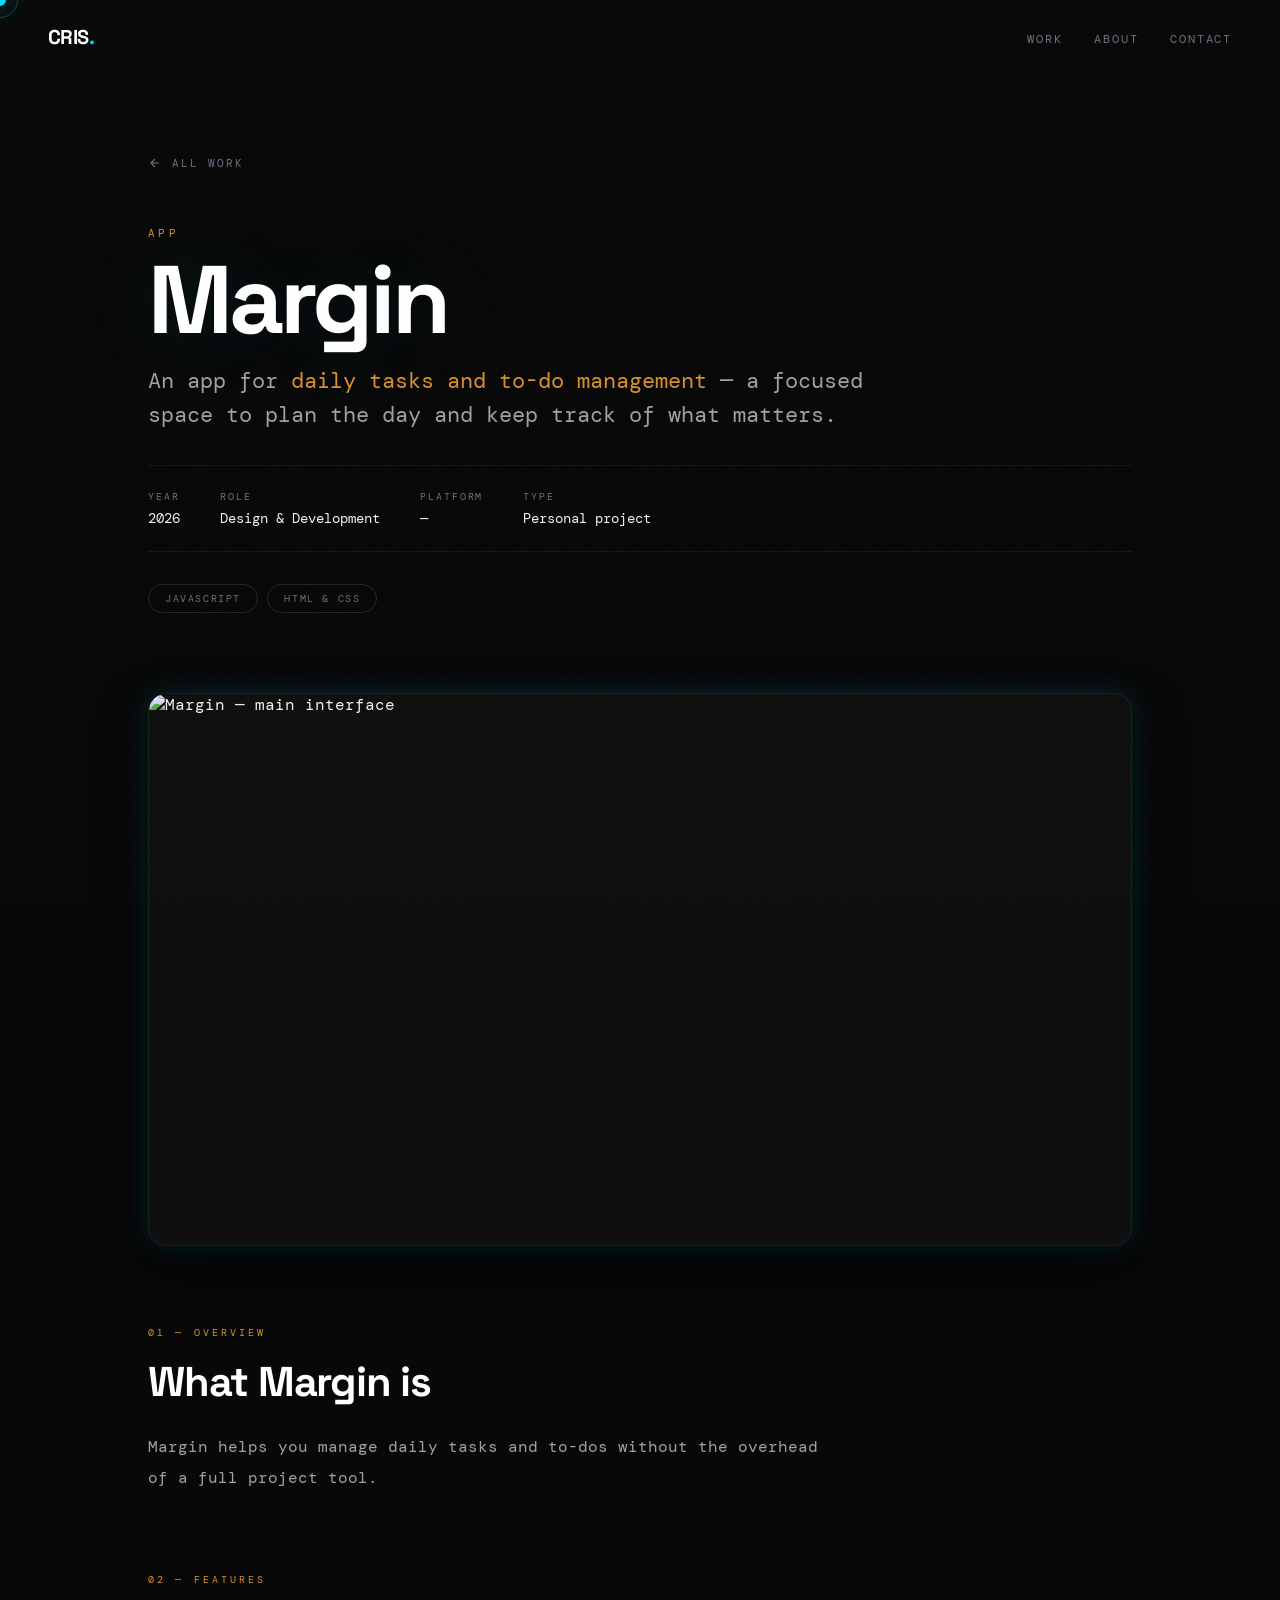
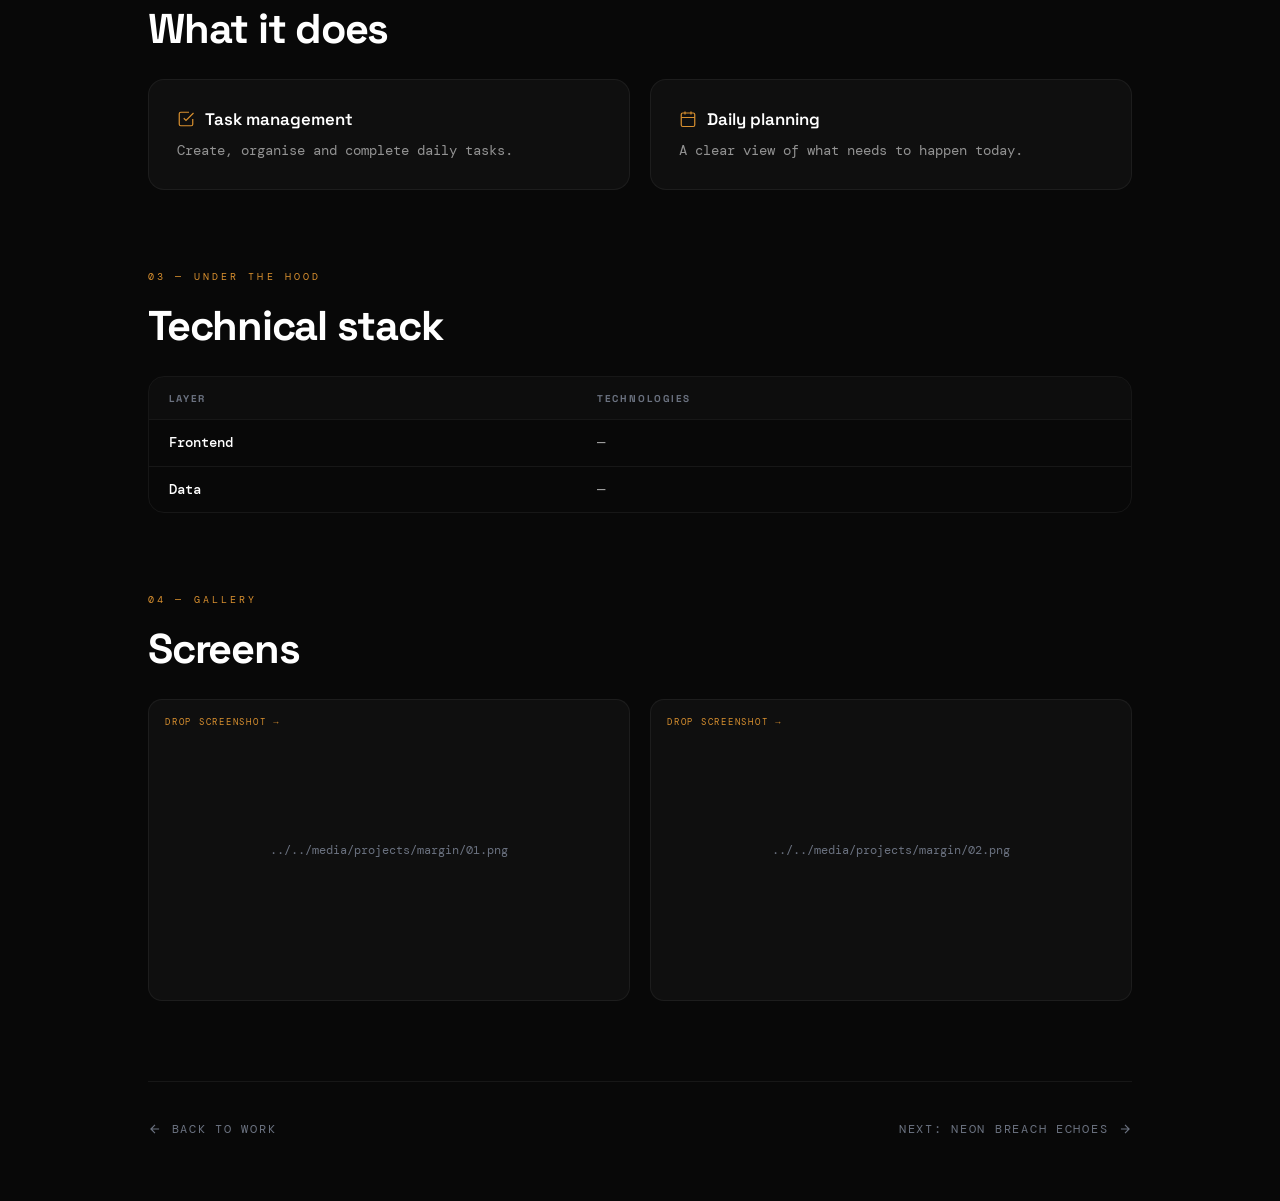
==== work/margin/index.html @ 0eb06ad6 "August 13th Commit" ====
<!DOCTYPE html>
<html lang="en">
<head>
  <meta charset="UTF-8">
  <meta name="viewport" content="width=device-width, initial-scale=1.0">
  <meta name="description" content="Margin — an app for daily tasks and to-do management.">
  <meta name="theme-color" content="#080808">

  <!-- Open Graph / Twitter — TODO: confirm live domain (CNAME) and replace base URL -->
  <meta property="og:type" content="website">
  <meta property="og:title" content="Margin — Tasks &amp; to-do · Cris Del Ninno">
  <meta property="og:description" content="An app for daily tasks and to-do management.">
  <meta property="og:url" content="https://delninno.com/work/margin/">
  <meta property="og:image" content="https://delninno.com/media/images/margin.png">
  <meta name="twitter:card" content="summary_large_image">
  <meta name="twitter:title" content="Margin — Tasks &amp; to-do">
  <meta name="twitter:description" content="An app for daily tasks and to-do management.">
  <meta name="twitter:image" content="https://delninno.com/media/images/margin.png">
  <link rel="canonical" href="https://delninno.com/work/margin/">

  <title>Margin — Cris Del Ninno</title>

  <link rel="preconnect" href="https://fonts.googleapis.com">
  <link rel="preconnect" href="https://fonts.gstatic.com" crossorigin>
  <link href="https://fonts.googleapis.com/css2?family=Space+Grotesk:wght@400;600;700;800&family=DM+Mono:ital,wght@0,300;0,400;0,500;1,300&display=swap" rel="stylesheet">

  <link rel="stylesheet" href="../../style-custom.css">
  <link rel="stylesheet" href="../../work.css">
  <link rel="icon" type="image/jpeg" href="../../media/images/favicon.jpg">
</head>

<!-- Per-project accent: Margin amber -->
<body style="--accent:#d9902f; --accent-glow:0 0 20px rgba(217,144,47,.4);">
  <div id="cursor" aria-hidden="true"></div>
  <div id="cursor-trail" aria-hidden="true"></div>

  <nav id="navbar" role="navigation" aria-label="Main navigation">
    <a href="../../index.html" class="nav-logo">CRIS<span>.</span></a>
    <ul class="nav-links">
      <li><a href="../../index.html#work">Work</a></li>
      <li><a href="../../index.html#about">About</a></li>
      <li><a href="../../index.html#contact">Contact</a></li>
    </ul>
  </nav>

  <main class="doc">
    <a href="../../index.html#work" class="doc-back">
      <svg viewBox="0 0 24 24" fill="none" stroke="currentColor" stroke-width="2"><path d="M19 12H5M12 19l-7-7 7-7"/></svg>
      All work
    </a>

    <header class="proj-hero">
      <p class="proj-eyebrow">App</p>
      <h1 class="proj-title">Margin</h1>
      <p class="proj-tagline">
        An app for <em>daily tasks and to-do management</em> — a focused space to plan the day and
        keep track of what matters.
        <!-- TODO: refine tagline with the app's real angle (e.g. offline-first, calendar sync, minimal UI...). -->
      </p>

      <div class="proj-meta">
        <div class="meta-item"><span class="meta-k">Year</span><span class="meta-v"><!-- TODO -->2026</span></div>
        <div class="meta-item"><span class="meta-k">Role</span><span class="meta-v">Design &amp; Development</span></div>
        <div class="meta-item"><span class="meta-k">Platform</span><span class="meta-v"><!-- TODO: Web / Desktop / Mobile? -->—</span></div>
        <div class="meta-item"><span class="meta-k">Type</span><span class="meta-v">Personal project</span></div>
      </div>

      <!-- TODO: replace with the real stack -->
      <div class="stack-pills">
        <span class="stack-pill">JavaScript</span>
        <span class="stack-pill">HTML &amp; CSS</span>
      </div>
    </header>

    <figure class="proj-shot">
      <img src="../../media/projects/margin/hero.png" alt="Margin — main interface">
    </figure>

    <section class="proj-section">
      <p class="doc-label">01 — Overview</p>
      <h2 class="doc-h2">What Margin is</h2>
      <p class="doc-p">
        Margin helps you manage daily tasks and to-dos without the overhead of a full project tool.
        <!-- TODO: 2–3 sentences on the problem it solves and how it works. -->
      </p>
    </section>

    <section class="proj-section">
      <p class="doc-label">02 — Features</p>
      <h2 class="doc-h2">What it does</h2>
      <div class="feature-grid">
        <!-- TODO: replace with real features -->
        <article class="feature-card">
          <h3><svg viewBox="0 0 24 24" fill="none" stroke="currentColor" stroke-width="1.6"><path d="M9 11l3 3L22 4"/><path d="M21 12v7a2 2 0 0 1-2 2H5a2 2 0 0 1-2-2V5a2 2 0 0 1 2-2h11"/></svg>Task management</h3>
          <p>Create, organise and complete daily tasks.</p>
        </article>
        <article class="feature-card">
          <h3><svg viewBox="0 0 24 24" fill="none" stroke="currentColor" stroke-width="1.6"><rect x="3" y="4" width="18" height="18" rx="2"/><path d="M16 2v4M8 2v4M3 10h18"/></svg>Daily planning</h3>
          <p>A clear view of what needs to happen today.</p>
        </article>
      </div>
    </section>

    <section class="proj-section">
      <p class="doc-label">03 — Under the hood</p>
      <h2 class="doc-h2">Technical stack</h2>
      <div class="stack-table-wrap">
        <table class="stack-table">
          <thead><tr><th>Layer</th><th>Technologies</th></tr></thead>
          <tbody>
            <!-- TODO: fill in the real stack -->
            <tr><td>Frontend</td><td>—</td></tr>
            <tr><td>Data</td><td>—</td></tr>
          </tbody>
        </table>
      </div>
    </section>

    <section class="proj-section">
      <p class="doc-label">04 — Gallery</p>
      <h2 class="doc-h2">Screens</h2>
      <div class="gallery">
        <figure class="shot"><img src="../../media/projects/margin/01.png" alt="Margin — screen 1"><figcaption><!-- TODO -->Screen 1</figcaption></figure>
        <figure class="shot"><img src="../../media/projects/margin/02.png" alt="Margin — screen 2"><figcaption><!-- TODO -->Screen 2</figcaption></figure>
      </div>
    </section>

    <nav class="proj-nav" aria-label="Project navigation">
      <a href="../../index.html#work" class="prev">
        <svg viewBox="0 0 24 24" fill="none" stroke="currentColor" stroke-width="2"><path d="M19 12H5M12 19l-7-7 7-7"/></svg>
        Back to work
      </a>
      <a href="../neon-breach-echoes/index.html" class="next">
        Next: Neon Breach Echoes
        <svg viewBox="0 0 24 24" fill="none" stroke="currentColor" stroke-width="2"><path d="M5 12h14M12 5l7 7-7 7"/></svg>
      </a>
    </nav>
  </main>

  <div class="lightbox" id="lightbox" aria-hidden="true">
    <button class="lightbox-close" aria-label="Close">×</button>
    <img src="" alt="">
  </div>

  <script src="https://cdnjs.cloudflare.com/ajax/libs/gsap/3.12.5/gsap.min.js"></script>
  <script src="https://cdnjs.cloudflare.com/ajax/libs/gsap/3.12.5/ScrollTrigger.min.js"></script>
  <script src="../../gsap-animations.js"></script>
  <script src="../../work.js"></script>
</body>
</html>
---- style-custom.css ----
/* =========================================
   CRIS DEL NINNO — Custom Styles 2026
   ========================================= */

:root {
  --neon: #00d4ff;
  --neon-dim: rgba(0, 212, 255, 0.08);
  --neon-mid: rgba(0, 212, 255, 0.3);
  --neon-glow: 0 0 20px rgba(0, 212, 255, 0.6), 0 0 40px rgba(0, 212, 255, 0.3);
  --neon-glow-sm: 0 0 10px rgba(0, 212, 255, 0.5), 0 0 20px rgba(0, 212, 255, 0.2);
  --card-glow: 0 0 30px rgba(0, 212, 255, 0.15), 0 25px 50px rgba(0,0,0,0.8);
  --bg: #080808;
  --surface: #0f0f0f;
  --border: rgba(255, 255, 255, 0.06);
  --text: #f0f0f0;
  --muted: #6b7280;
  --font-display: 'Space Grotesk', sans-serif;
  --ease-out: cubic-bezier(0.25, 0.46, 0.45, 0.94);
  --ease-spring: cubic-bezier(0.34, 1.56, 0.64, 1);
}

/* ---- Reset & Base ---- */
*, *::before, *::after { box-sizing: border-box; margin: 0; padding: 0; }
html { scroll-behavior: smooth; }
body {
  background: var(--bg);
  color: var(--text);
  font-family: 'DM Mono', monospace;
  overflow-x: hidden;
  cursor: none;
}

/* ---- Custom Cursor ---- */
#cursor {
  position: fixed;
  width: 12px; height: 12px;
  background: var(--neon);
  border-radius: 50%;
  pointer-events: none;
  z-index: 9999;
  transform: translate(-50%, -50%);
  transition: width 0.2s, height 0.2s, background 0.2s;
  box-shadow: var(--neon-glow);
  mix-blend-mode: screen;
}
#cursor-trail {
  position: fixed;
  width: 36px; height: 36px;
  border: 1px solid var(--neon-mid);
  border-radius: 50%;
  pointer-events: none;
  z-index: 9998;
  transform: translate(-50%, -50%);
  transition: transform 0.12s var(--ease-out), width 0.3s, height 0.3s, border-color 0.3s;
}
body:has(a:hover) #cursor,
body:has(button:hover) #cursor {
  width: 20px; height: 20px;
  background: transparent;
  border: 2px solid var(--neon);
  box-shadow: var(--neon-glow);
}
body:has(a:hover) #cursor-trail,
body:has(button:hover) #cursor-trail {
  width: 56px; height: 56px;
  border-color: var(--neon);
}

/* ---- Force `cursor: none` on all interactive elements and their descendants
        (covers <button><span>, <a><svg>, ::before/::after overlays, etc.)
        Without this, native browser cursors leak through on child nodes
        and pseudo-elements that have their own implicit cursor.            */
a, a *,
button, button *,
[role="button"], [role="button"] *,
input, select, textarea, label,
.hero-pill, .filter-btn, .project-card, .social-link {
  cursor: none !important;
}

/* ---- Disable text selection globally on UI/decorative elements only.
        Body text (bio, descriptions, email) remains selectable.           */
body,
#navbar, .nav-logo, .nav-links,
.hero-eyebrow, .hero-name, .hero-pills, .hero-pill, .explore-btn, .scroll-hint,
.section-label, .section-title,
.filter-bar, .filter-btn,
.project-tag, .project-cat, .project-link,
.about-name, .about-tags, .about-tag,
.about-stats, .stat-card, .stat-num, .stat-label,
.contact-title, .contact-sub,
.social-links, .social-link,
.footer-copy {
  -webkit-user-select: none;
  -moz-user-select: none;
  -ms-user-select: none;
  user-select: none;
}

/* ---- Re-enable selection for content the user might legitimately copy. */
.about-bio, .about-bio *,
.contact-email,
.project-title, .project-desc {
  -webkit-user-select: text;
  -moz-user-select: text;
  -ms-user-select: text;
  user-select: text;
}

/* ---- Disable image dragging across the board (UX hardening).            */
img {
  -webkit-user-drag: none;
  user-select: none;
  pointer-events: auto;
}

/* ---- Noise Texture Overlay ---- */
body::before {
  content: '';
  position: fixed;
  inset: 0;
  background-image: url("data:image/svg+xml,%3Csvg viewBox='0 0 256 256' xmlns='http://www.w3.org/2000/svg'%3E%3Cfilter id='noise'%3E%3CfeTurbulence type='fractalNoise' baseFrequency='0.9' numOctaves='4' stitchTiles='stitch'/%3E%3C/filter%3E%3Crect width='100%25' height='100%25' filter='url(%23noise)' opacity='0.04'/%3E%3C/svg%3E");
  pointer-events: none;
  z-index: 1000;
  opacity: 0.4;
}

/* ---- Scrollbar ---- */
::-webkit-scrollbar { width: 4px; }
::-webkit-scrollbar-track { background: var(--bg); }
::-webkit-scrollbar-thumb { background: var(--neon-mid); border-radius: 2px; }

/* ---- Navbar ---- */
#navbar {
  position: fixed;
  top: 0; left: 0; right: 0;
  z-index: 500;
  display: flex;
  align-items: center;
  justify-content: space-between;
  padding: 1.5rem 3rem;
  transition: background 0.4s, backdrop-filter 0.4s;
}
#navbar.scrolled {
  background: rgba(8, 8, 8, 0.85);
  backdrop-filter: blur(20px);
  border-bottom: 1px solid var(--border);
}
.nav-logo {
  font-family: 'Space Grotesk', sans-serif;
  font-size: 1.25rem;
  font-weight: 700;
  color: white;
  letter-spacing: -0.03em;
  text-decoration: none;
}
.nav-logo span { color: var(--neon); }
.nav-links {
  display: flex;
  gap: 2rem;
  list-style: none;
}
.nav-links a {
  font-size: 0.75rem;
  letter-spacing: 0.15em;
  text-transform: uppercase;
  color: var(--muted);
  text-decoration: none;
  transition: color 0.3s;
  position: relative;
}
.nav-links a::after {
  content: '';
  position: absolute;
  bottom: -4px; left: 0;
  width: 0; height: 1px;
  background: var(--neon);
  box-shadow: var(--neon-glow-sm);
  transition: width 0.3s var(--ease-out);
}
.nav-links a:hover { color: white; }
.nav-links a:hover::after { width: 100%; }

/* ---- Hero ---- */
#hero {
  position: relative;
  min-height: 100vh;
  display: flex;
  flex-direction: column;
  align-items: center;
  justify-content: center;
  text-align: center;
  padding: clamp(2rem, 5vw, 6rem);
  overflow: hidden;
}
.hero-bg-glow {
  position: absolute;
  inset: 0;
  background: radial-gradient(ellipse 60% 50% at 50% 50%, rgba(0,212,255,0.07) 0%, transparent 70%);
  pointer-events: none;
}
.hero-grid {
  position: absolute;
  inset: 0;
  background-image:
    linear-gradient(rgba(0,212,255,0.03) 1px, transparent 1px),
    linear-gradient(90deg, rgba(0,212,255,0.03) 1px, transparent 1px);
  background-size: 60px 60px;
  pointer-events: none;
  mask-image: radial-gradient(ellipse 80% 80% at center, black 30%, transparent 80%);
}
.hero-eyebrow {
  font-size: 0.7rem;
  letter-spacing: 0.3em;
  text-transform: uppercase;
  color: var(--neon);
  margin-bottom: 1.5rem;
  opacity: 0;
}
.hero-name {
  font-family: 'Space Grotesk', sans-serif;
  font-size: clamp(3.5rem, 13vw, 11rem);
  font-weight: 800;
  line-height: 0.9;
  letter-spacing: -0.04em;
  color: white;
  text-shadow: 0 0 80px rgba(0,212,255,0.15);
  margin-bottom: 2rem;
  opacity: 0;
}
.hero-name .accent { color: var(--neon); }
.hero-pills {
  display: flex;
  flex-wrap: wrap;
  gap: 0.75rem;
  justify-content: center;
  margin-bottom: 3rem;
  opacity: 0;
}
.hero-pill {
  font-size: 0.65rem;
  letter-spacing: 0.2em;
  text-transform: uppercase;
  padding: 0.5rem 1.25rem;
  border: 1px solid rgba(255,255,255,0.12);
  border-radius: 100px;
  color: var(--muted);
  background: transparent;
  transition: all 0.3s var(--ease-out);
  cursor: none;
}
.hero-pill:hover {
  border-color: var(--neon);
  color: var(--neon);
  box-shadow: var(--neon-glow-sm), inset 0 0 20px rgba(0,212,255,0.05);
}
.explore-btn {
  font-size: 0.75rem;
  letter-spacing: 0.15em;
  text-transform: uppercase;
  padding: 0.875rem 2.5rem;
  border: 1px solid var(--neon-mid);
  border-radius: 100px;
  color: white;
  background: rgba(0,212,255,0.05);
  transition: all 0.4s var(--ease-out);
  animation: pulse-btn 3s ease-in-out infinite;
  opacity: 0;
}
.explore-btn:hover {
  background: rgba(0,212,255,0.12);
  border-color: var(--neon);
  box-shadow: var(--neon-glow);
  transform: translateY(-2px);
}
@keyframes pulse-btn {
  0%, 100% { box-shadow: 0 0 0 0 rgba(0,212,255,0); }
  50% { box-shadow: 0 0 0 8px rgba(0,212,255,0.08); }
}
.scroll-hint {
  position: absolute;
  bottom: 2rem;
  left: 50%;
  transform: translateX(-50%);
  display: flex;
  flex-direction: column;
  align-items: center;
  gap: 0.5rem;
  color: var(--muted);
  font-size: 0.65rem;
  letter-spacing: 0.2em;
  text-transform: uppercase;
  opacity: 0;
}
.scroll-line {
  width: 1px; height: 40px;
  background: linear-gradient(to bottom, var(--neon), transparent);
  animation: scroll-line 2s ease-in-out infinite;
}
@keyframes scroll-line {
  0% { transform: scaleY(0); transform-origin: top; }
  50% { transform: scaleY(1); transform-origin: top; }
  50.01% { transform: scaleY(1); transform-origin: bottom; }
  100% { transform: scaleY(0); transform-origin: bottom; }
}

/* ---- Filter Bar ---- */
#work {
  padding: clamp(5rem, 8vw, 10rem) clamp(1rem, 5vw, 4rem);
  max-width: 1500px;
  margin: 0 auto;
}
.section-label {
  font-size: 0.65rem;
  letter-spacing: 0.3em;
  text-transform: uppercase;
  color: var(--neon);
  margin-bottom: 1rem;
  opacity: 0;
}
.section-title {
  font-family: 'Space Grotesk', sans-serif;
  font-size: clamp(2rem, 5vw, 4rem);
  font-weight: 700;
  letter-spacing: -0.03em;
  color: white;
  margin-bottom: 3rem;
  opacity: 0;
}
.filter-bar {
  display: flex;
  flex-wrap: wrap;
  gap: 0.5rem;
  margin-bottom: 4rem;
  opacity: 0;
}
.filter-btn {
  font-family: 'DM Mono', monospace;
  font-size: 0.7rem;
  letter-spacing: 0.15em;
  text-transform: uppercase;
  padding: 0.6rem 1.5rem;
  border: 1px solid var(--border);
  border-radius: 100px;
  color: var(--muted);
  background: transparent;
  transition: all 0.3s var(--ease-out);
  position: relative;
  overflow: hidden;
}
.filter-btn::before {
  content: '';
  position: absolute;
  inset: 0;
  background: var(--neon);
  opacity: 0;
  transition: opacity 0.3s;
  border-radius: inherit;
}
.filter-btn:hover { color: white; border-color: var(--neon-mid); }
.filter-btn.active {
  color: var(--bg);
  border-color: var(--neon);
  background: var(--neon);
  box-shadow: var(--neon-glow-sm);
}
.filter-btn.active::before { opacity: 1; }
.filter-btn.active span { position: relative; z-index: 1; }

/* ---- Projects Grid ---- */
.projects-grid {
  display: grid;
  grid-template-columns: 1fr;
  gap: 1.75rem;
}
@media (min-width: 768px) {
  .projects-grid { grid-template-columns: repeat(2, 1fr); }
}
@media (min-width: 1280px) {
  .projects-grid { grid-template-columns: repeat(3, 1fr); }
}

.project-card {
  position: relative;
  aspect-ratio: 16/9;
  border-radius: 18px;
  overflow: hidden;
  background: var(--surface);
  border: 1px solid var(--border);
  transition: transform 0.4s var(--ease-out), box-shadow 0.4s var(--ease-out), border-color 0.4s;
  opacity: 0;
  transform: translateY(30px);
}
.project-card:hover {
  transform: translateY(-4px) scale(1.01);
  box-shadow: var(--card-glow);
  border-color: rgba(0,212,255,0.2);
}
.project-card.hidden { display: none; }
.project-img {
  width: 100%; height: 100%;
  object-fit: cover;
  transition: transform 0.6s var(--ease-out), filter 0.4s;
  filter: saturate(0.85) brightness(0.8);
}
.project-card:hover .project-img {
  transform: scale(1.05);
  filter: saturate(1) brightness(0.55);
}

/* Stretched link: the whole card is clickable (also fixes mobile, where the
   old hover-only overlay made the link unreachable). */
.card-link { position: absolute; inset: 0; z-index: 3; }

/* Info panel — ALWAYS visible (title is the point, so it never hides). */
.project-info {
  position: absolute;
  inset: 0;
  z-index: 2;
  display: flex;
  flex-direction: column;
  justify-content: flex-end;
  padding: 1.6rem 1.75rem;
  background: linear-gradient(to top, rgba(0,0,0,0.92) 0%, rgba(0,0,0,0.55) 34%, rgba(0,0,0,0) 70%);
  pointer-events: none;
}
.project-title {
  font-family: 'Space Grotesk', sans-serif;
  font-size: clamp(1.4rem, 1.9vw, 1.75rem);
  font-weight: 700;
  letter-spacing: -0.025em;
  line-height: 1.05;
  color: #fff;
  margin-bottom: 0.4rem;
}
.project-desc {
  font-size: 0.78rem;
  color: rgba(255,255,255,0.55);
  line-height: 1.45;
  max-width: 92%;
  display: -webkit-box;
  -webkit-line-clamp: 2;
  -webkit-box-orient: vertical;
  overflow: hidden;
}
/* "View project" affordance reveals on hover */
.project-cta {
  margin-top: 0.9rem;
  display: inline-flex;
  align-items: center;
  gap: 0.4rem;
  font-size: 0.68rem;
  letter-spacing: 0.12em;
  text-transform: uppercase;
  color: var(--neon);
  opacity: 0;
  transform: translateY(6px);
  transition: opacity 0.3s var(--ease-out), transform 0.3s var(--ease-out);
}
.project-card:hover .project-cta { opacity: 1; transform: translateY(0); }
.project-cta svg { width: 14px; height: 14px; }

/* Category tag (top-right) — the single source of the category label. */
.project-tag {
  position: absolute;
  top: 1rem; right: 1rem;
  z-index: 4;
  font-size: 0.6rem;
  letter-spacing: 0.15em;
  text-transform: uppercase;
  padding: 0.3rem 0.75rem;
  background: rgba(0,0,0,0.7);
  border: 1px solid var(--border);
  border-radius: 100px;
  color: var(--muted);
  backdrop-filter: blur(10px);
  transition: border-color 0.3s, color 0.3s;
}
.project-card:hover .project-tag {
  border-color: var(--neon-mid);
  color: var(--neon);
}

/* ---- About ---- */
#about {
  padding: clamp(6rem, 10vw, 12rem) clamp(1rem, 5vw, 4rem);
  max-width: 1400px;
  margin: 0 auto;
  display: grid;
  grid-template-columns: 1fr;
  gap: 4rem;
}
@media (min-width: 900px) {
  #about { grid-template-columns: 1fr 1fr; align-items: center; }
}
.about-left .section-label { margin-bottom: 1.5rem; }
.about-name {
  font-family: 'Space Grotesk', sans-serif;
  font-size: clamp(2.5rem, 6vw, 5rem);
  font-weight: 800;
  letter-spacing: -0.04em;
  line-height: 0.95;
  color: white;
  margin-bottom: 2rem;
  opacity: 0;
}
.about-name em {
  font-style: normal;
  color: transparent;
  -webkit-text-stroke: 1px rgba(255,255,255,0.25);
}
.about-bio {
  font-size: 1.05rem;
  line-height: 1.8;
  color: rgba(255,255,255,0.6);
  margin-bottom: 2.5rem;
  opacity: 0;
}
.about-bio strong { color: white; }
.about-tags {
  display: flex;
  flex-wrap: wrap;
  gap: 0.5rem;
  margin-bottom: 2rem;
  opacity: 0;
}
.about-tag {
  font-size: 0.65rem;
  letter-spacing: 0.1em;
  text-transform: uppercase;
  padding: 0.4rem 1rem;
  border: 1px solid var(--border);
  border-radius: 6px;
  color: var(--muted);
  background: var(--surface);
}
.about-right {
  position: relative;
  opacity: 0;
}
.about-stats {
  display: grid;
  grid-template-columns: 1fr 1fr;
  gap: 1.5rem;
}
.stat-card {
  padding: 2rem;
  border: 1px solid var(--border);
  border-radius: 16px;
  background: var(--surface);
  transition: border-color 0.3s, box-shadow 0.3s;
}
.stat-card:hover {
  border-color: var(--neon-mid);
  box-shadow: 0 0 20px rgba(0,212,255,0.08);
}
.stat-num {
  font-family: 'Space Grotesk', sans-serif;
  font-size: 2.5rem;
  font-weight: 800;
  color: var(--neon);
  letter-spacing: -0.04em;
  line-height: 1;
  margin-bottom: 0.5rem;
  text-shadow: var(--neon-glow-sm);
}
.stat-label {
  font-size: 0.7rem;
  letter-spacing: 0.1em;
  text-transform: uppercase;
  color: var(--muted);
}

/* ---- Contact / Footer ---- */
#contact {
  padding: clamp(4rem, 8vw, 8rem) clamp(1rem, 5vw, 4rem);
  text-align: center;
  border-top: 1px solid var(--border);
  position: relative;
  overflow: hidden;
}
#contact::before {
  content: '';
  position: absolute;
  inset: 0;
  background: radial-gradient(ellipse 50% 80% at 50% 100%, rgba(0,212,255,0.04) 0%, transparent 70%);
  pointer-events: none;
}
.contact-title {
  font-family: 'Space Grotesk', sans-serif;
  font-size: clamp(2rem, 6vw, 5rem);
  font-weight: 800;
  letter-spacing: -0.04em;
  color: white;
  margin-bottom: 1rem;
  opacity: 0;
}
.contact-sub {
  font-size: 1rem;
  color: var(--muted);
  margin-bottom: 3rem;
  opacity: 0;
}
.contact-email {
  display: inline-block;
  font-family: 'Space Grotesk', sans-serif;
  font-size: clamp(1rem, 3vw, 1.75rem);
  font-weight: 600;
  color: var(--neon);
  text-decoration: none;
  letter-spacing: -0.02em;
  margin-bottom: 4rem;
  position: relative;
  opacity: 0;
}
.contact-email::after {
  content: '';
  position: absolute;
  bottom: -4px; left: 0;
  width: 0; height: 1px;
  background: var(--neon);
  box-shadow: var(--neon-glow-sm);
  transition: width 0.4s var(--ease-out);
}
.contact-email:hover::after { width: 100%; }
.social-links {
  display: flex;
  gap: 1.5rem;
  justify-content: center;
  margin-bottom: 4rem;
  opacity: 0;
}
.social-link {
  width: 48px; height: 48px;
  border: 1px solid var(--border);
  border-radius: 12px;
  display: flex;
  align-items: center;
  justify-content: center;
  color: var(--muted);
  text-decoration: none;
  transition: all 0.3s var(--ease-out);
  font-size: 1.1rem;
}
.social-link:hover {
  border-color: var(--neon);
  color: var(--neon);
  box-shadow: var(--neon-glow-sm);
  transform: translateY(-3px);
}
.footer-copy {
  font-size: 0.65rem;
  letter-spacing: 0.15em;
  text-transform: uppercase;
  color: rgba(255,255,255,0.15);
}
.footer-copy span { color: var(--neon); }

/* ---- Divider ---- */
.section-divider {
  width: 1px;
  height: 60px;
  background: linear-gradient(to bottom, transparent, var(--neon-mid), transparent);
  margin: 0 auto;
}

/* ---- Reduced motion ---- */
@media (prefers-reduced-motion: reduce) {
  *, *::before, *::after {
    animation-duration: 0.01ms !important;
    transition-duration: 0.01ms !important;
  }
  .scroll-line { animation: none; }
  .explore-btn { animation: none; }
  #cursor, #cursor-trail { display: none; }
  body { cursor: auto !important; }
  a, a *,
  button, button *,
  [role="button"], [role="button"] *,
  input, select, textarea, label,
  .hero-pill, .filter-btn, .project-card, .social-link {
    cursor: pointer !important;
  }

  /* FIX: these elements start at opacity:0 and are revealed by GSAP.
     With reduced motion, initAnimations() returns early and never reveals them,
     so the whole page would render BLANK. Force them visible here. */
  .hero-eyebrow, .hero-name, .hero-pills, .explore-btn, .scroll-hint,
  .section-label, .section-title, .filter-bar, .project-card,
  .about-name, .about-bio, .about-tags, .about-right,
  .contact-title, .contact-sub, .contact-email, .social-links {
    opacity: 1 !important;
    transform: none !important;
  }
  html { scroll-behavior: auto; }
}

/* ---- Touch / no-hover devices: hide the custom cursor ----
   FIX: initCursor() bails out on touch, leaving the #cursor / #cursor-trail
   dots frozen in the top-left corner. Hide them and restore native cursor. */
@media (hover: none), (pointer: coarse) {
  #cursor, #cursor-trail { display: none; }
  body { cursor: auto; }
  a, a *,
  button, button *,
  [role="button"], [role="button"] *,
  input, select, textarea, label,
  .hero-pill, .filter-btn, .project-card, .social-link {
    cursor: auto !important;
  }
}

/* ---- Mobile Nav ---- */
@media (max-width: 640px) {
  #navbar { padding: 1.25rem 1.5rem; }
  .nav-links { gap: 1.25rem; }
}
---- work.css ----
/* =========================================
   CRIS DEL NINNO — Project detail pages
   Loaded AFTER style-custom.css (reuses :root tokens, cursor, navbar, noise).
   Rule: content is visible by default. GSAP only enhances.
   ========================================= */

/* Per-project accent: overridable per page via inline style on <body data-accent>. */
:root { --accent: var(--neon); --accent-glow: 0 0 20px rgba(0,212,255,.35); }

/* ---- Page scaffold ---- */
.doc {
  max-width: 1080px;
  margin: 0 auto;
  padding: clamp(7rem, 12vw, 10rem) clamp(1.25rem, 5vw, 3rem) 4rem;
}

/* Back link (top) */
.doc-back {
  display: inline-flex;
  align-items: center;
  gap: .6rem;
  font-size: .7rem;
  letter-spacing: .18em;
  text-transform: uppercase;
  color: var(--muted);
  text-decoration: none;
  margin-bottom: clamp(2rem, 5vw, 3.5rem);
  transition: color .3s, gap .3s;
}
.doc-back:hover { color: var(--accent); gap: .9rem; }
.doc-back svg { width: 14px; height: 14px; }

/* ---- Hero ---- */
.proj-hero { margin-bottom: clamp(3rem, 7vw, 5rem); }
.proj-eyebrow {
  font-size: .7rem;
  letter-spacing: .3em;
  text-transform: uppercase;
  color: var(--accent);
  margin-bottom: 1rem;
}
.proj-title {
  font-family: var(--font-display);
  font-size: clamp(2.75rem, 9vw, 6rem);
  font-weight: 800;
  line-height: .92;
  letter-spacing: -.04em;
  color: #fff;
  text-shadow: 0 0 80px rgba(0,212,255,.12);
  margin-bottom: 1.25rem;
}
.proj-tagline {
  font-size: clamp(1rem, 2.4vw, 1.35rem);
  line-height: 1.6;
  color: rgba(255,255,255,.62);
  max-width: 56ch;
  margin-bottom: 2rem;
}
.proj-tagline em { color: var(--accent); font-style: normal; }

/* Meta row */
.proj-meta {
  display: flex;
  flex-wrap: wrap;
  gap: 2.5rem;
  padding: 1.5rem 0;
  border-top: 1px solid var(--border);
  border-bottom: 1px solid var(--border);
  margin-bottom: 2rem;
}
.meta-item { display: flex; flex-direction: column; gap: .35rem; }
.meta-k {
  font-size: .6rem;
  letter-spacing: .2em;
  text-transform: uppercase;
  color: var(--muted);
}
.meta-v { font-size: .9rem; color: var(--text); }
.meta-v a { color: var(--accent); text-decoration: none; }
.meta-v a:hover { text-decoration: underline; }

/* Stack pills */
.stack-pills { display: flex; flex-wrap: wrap; gap: .6rem; }
.stack-pill {
  font-size: .62rem;
  letter-spacing: .16em;
  text-transform: uppercase;
  padding: .45rem 1rem;
  border: 1px solid rgba(255,255,255,.12);
  border-radius: 100px;
  color: var(--muted);
  transition: border-color .3s, color .3s, box-shadow .3s;
}
.stack-pill:hover { border-color: var(--accent); color: var(--accent); box-shadow: var(--accent-glow); }

/* ---- Hero media (primary shot) ---- */
.proj-shot {
  position: relative;
  aspect-ratio: 16 / 9;
  border-radius: 18px;
  overflow: hidden;
  border: 1px solid var(--border);
  background: var(--surface);
  box-shadow: var(--card-glow);
  margin-bottom: clamp(3rem, 7vw, 5rem);
}
.proj-shot img { width: 100%; height: 100%; object-fit: cover; display: block; }

/* ---- Sections ---- */
.proj-section { margin-bottom: clamp(3rem, 7vw, 5rem); }
.doc-label {
  font-size: .65rem;
  letter-spacing: .3em;
  text-transform: uppercase;
  color: var(--accent);
  margin-bottom: 1rem;
}
.doc-h2 {
  font-family: var(--font-display);
  font-size: clamp(1.6rem, 4vw, 2.6rem);
  font-weight: 700;
  letter-spacing: -.03em;
  color: #fff;
  margin-bottom: 1.5rem;
}
.doc-p {
  font-size: 1.02rem;
  line-height: 1.85;
  color: rgba(255,255,255,.62);
  max-width: 68ch;
  margin-bottom: 1.2rem;
}
.doc-p strong { color: #fff; font-weight: 600; }
.doc-p em { color: var(--accent); font-style: italic; }
.doc-p a { color: var(--accent); text-decoration: none; border-bottom: 1px solid var(--neon-mid); }
.doc-p a:hover { border-color: var(--accent); }

/* ---- Feature grid ---- */
.feature-grid {
  display: grid;
  grid-template-columns: 1fr;
  gap: 1.25rem;
}
@media (min-width: 720px) { .feature-grid { grid-template-columns: repeat(2, 1fr); } }
.feature-card {
  padding: 1.75rem;
  border: 1px solid var(--border);
  border-radius: 16px;
  background: var(--surface);
  transition: border-color .3s, box-shadow .3s, transform .3s var(--ease-out);
}
.feature-card:hover {
  border-color: var(--neon-mid);
  box-shadow: 0 0 24px rgba(0,212,255,.08);
  transform: translateY(-3px);
}
.feature-card h3 {
  font-family: var(--font-display);
  font-size: 1.05rem;
  font-weight: 600;
  color: #fff;
  margin-bottom: .55rem;
  display: flex;
  align-items: center;
  gap: .6rem;
}
.feature-card h3 svg { width: 18px; height: 18px; color: var(--accent); flex: none; }
.feature-card p { font-size: .88rem; line-height: 1.6; color: rgba(255,255,255,.55); }

/* ---- Stack table ---- */
.stack-table-wrap { overflow-x: auto; border: 1px solid var(--border); border-radius: 16px; }
.stack-table { width: 100%; border-collapse: collapse; font-size: .85rem; }
.stack-table th, .stack-table td {
  text-align: left;
  padding: .9rem 1.25rem;
  border-bottom: 1px solid var(--border);
  vertical-align: top;
}
.stack-table thead th {
  font-family: var(--font-display);
  font-size: .62rem;
  letter-spacing: .2em;
  text-transform: uppercase;
  color: var(--muted);
  background: rgba(255,255,255,.02);
}
.stack-table tbody tr:last-child td { border-bottom: none; }
.stack-table td:first-child { color: #fff; white-space: nowrap; font-weight: 500; }
.stack-table td:last-child { color: rgba(255,255,255,.62); }
.stack-table code {
  font-family: 'DM Mono', monospace;
  font-size: .82em;
  color: var(--accent);
  background: var(--neon-dim);
  padding: .1em .4em;
  border-radius: 4px;
}

/* ---- Gallery ---- */
.gallery {
  display: grid;
  grid-template-columns: 1fr;
  gap: 1.25rem;
}
@media (min-width: 720px) { .gallery { grid-template-columns: repeat(2, 1fr); } }
.shot {
  position: relative;
  aspect-ratio: 16 / 10;
  border-radius: 14px;
  overflow: hidden;
  border: 1px solid var(--border);
  background: var(--surface);
  transition: border-color .3s, transform .3s var(--ease-out);
}
.shot:hover { border-color: var(--neon-mid); transform: translateY(-3px); }
.shot img { width: 100%; height: 100%; object-fit: cover; display: block; transition: transform .5s var(--ease-out); }
.shot:hover img { transform: scale(1.04); }
.shot figcaption {
  position: absolute;
  left: 0; right: 0; bottom: 0;
  padding: 1.5rem 1rem .8rem;
  font-size: .72rem;
  color: rgba(255,255,255,.75);
  background: linear-gradient(to top, rgba(0,0,0,.85), transparent);
  opacity: 0;
  transition: opacity .3s;
}
.shot:hover figcaption { opacity: 1; }
/* Broken/missing image placeholder */
.shot.missing { display: flex; align-items: center; justify-content: center; }
.shot.missing img { display: none; }
.shot.missing::after {
  content: attr(data-path);
  font-family: 'DM Mono', monospace;
  font-size: .72rem;
  color: var(--muted);
  padding: 1rem;
  text-align: center;
  word-break: break-all;
}
.shot.missing::before {
  content: 'DROP SCREENSHOT →';
  position: absolute;
  top: 1rem; left: 1rem;
  font-size: .55rem;
  letter-spacing: .2em;
  color: var(--accent);
}

/* ---- Bottom nav (prev/next) ---- */
.proj-nav {
  display: flex;
  justify-content: space-between;
  gap: 1rem;
  flex-wrap: wrap;
  padding-top: 2.5rem;
  border-top: 1px solid var(--border);
}
.proj-nav a {
  display: inline-flex;
  align-items: center;
  gap: .6rem;
  font-size: .72rem;
  letter-spacing: .15em;
  text-transform: uppercase;
  color: var(--muted);
  text-decoration: none;
  transition: color .3s, gap .3s;
}
.proj-nav a:hover { color: var(--accent); }
.proj-nav a.next:hover { gap: .9rem; }
.proj-nav a svg { width: 14px; height: 14px; }

/* ---- Lightbox ---- */
.lightbox {
  position: fixed;
  inset: 0;
  z-index: 2000;
  display: none;
  align-items: center;
  justify-content: center;
  padding: 3rem;
  background: rgba(4,4,4,.92);
  backdrop-filter: blur(8px);
}
.lightbox.open { display: flex; }
.lightbox img { max-width: 92vw; max-height: 88vh; border-radius: 12px; border: 1px solid var(--border); }
.lightbox-close {
  position: absolute;
  top: 1.5rem; right: 1.5rem;
  width: 44px; height: 44px;
  border: 1px solid var(--border);
  border-radius: 10px;
  background: transparent;
  color: #fff;
  font-size: 1.4rem;
  line-height: 1;
  display: flex; align-items: center; justify-content: center;
}
.lightbox-close:hover { border-color: var(--accent); color: var(--accent); }

/* ---- Focus visibility (a11y) — shell relies on UA default; here we make it intentional ---- */
a:focus-visible, button:focus-visible {
  outline: 2px solid var(--accent);
  outline-offset: 3px;
  border-radius: 4px;
}

/* ---- Reduced motion: everything already visible; just kill transforms ---- */
@media (prefers-reduced-motion: reduce) {
  .shot:hover img { transform: none; }
  .feature-card:hover, .shot:hover { transform: none; }
}
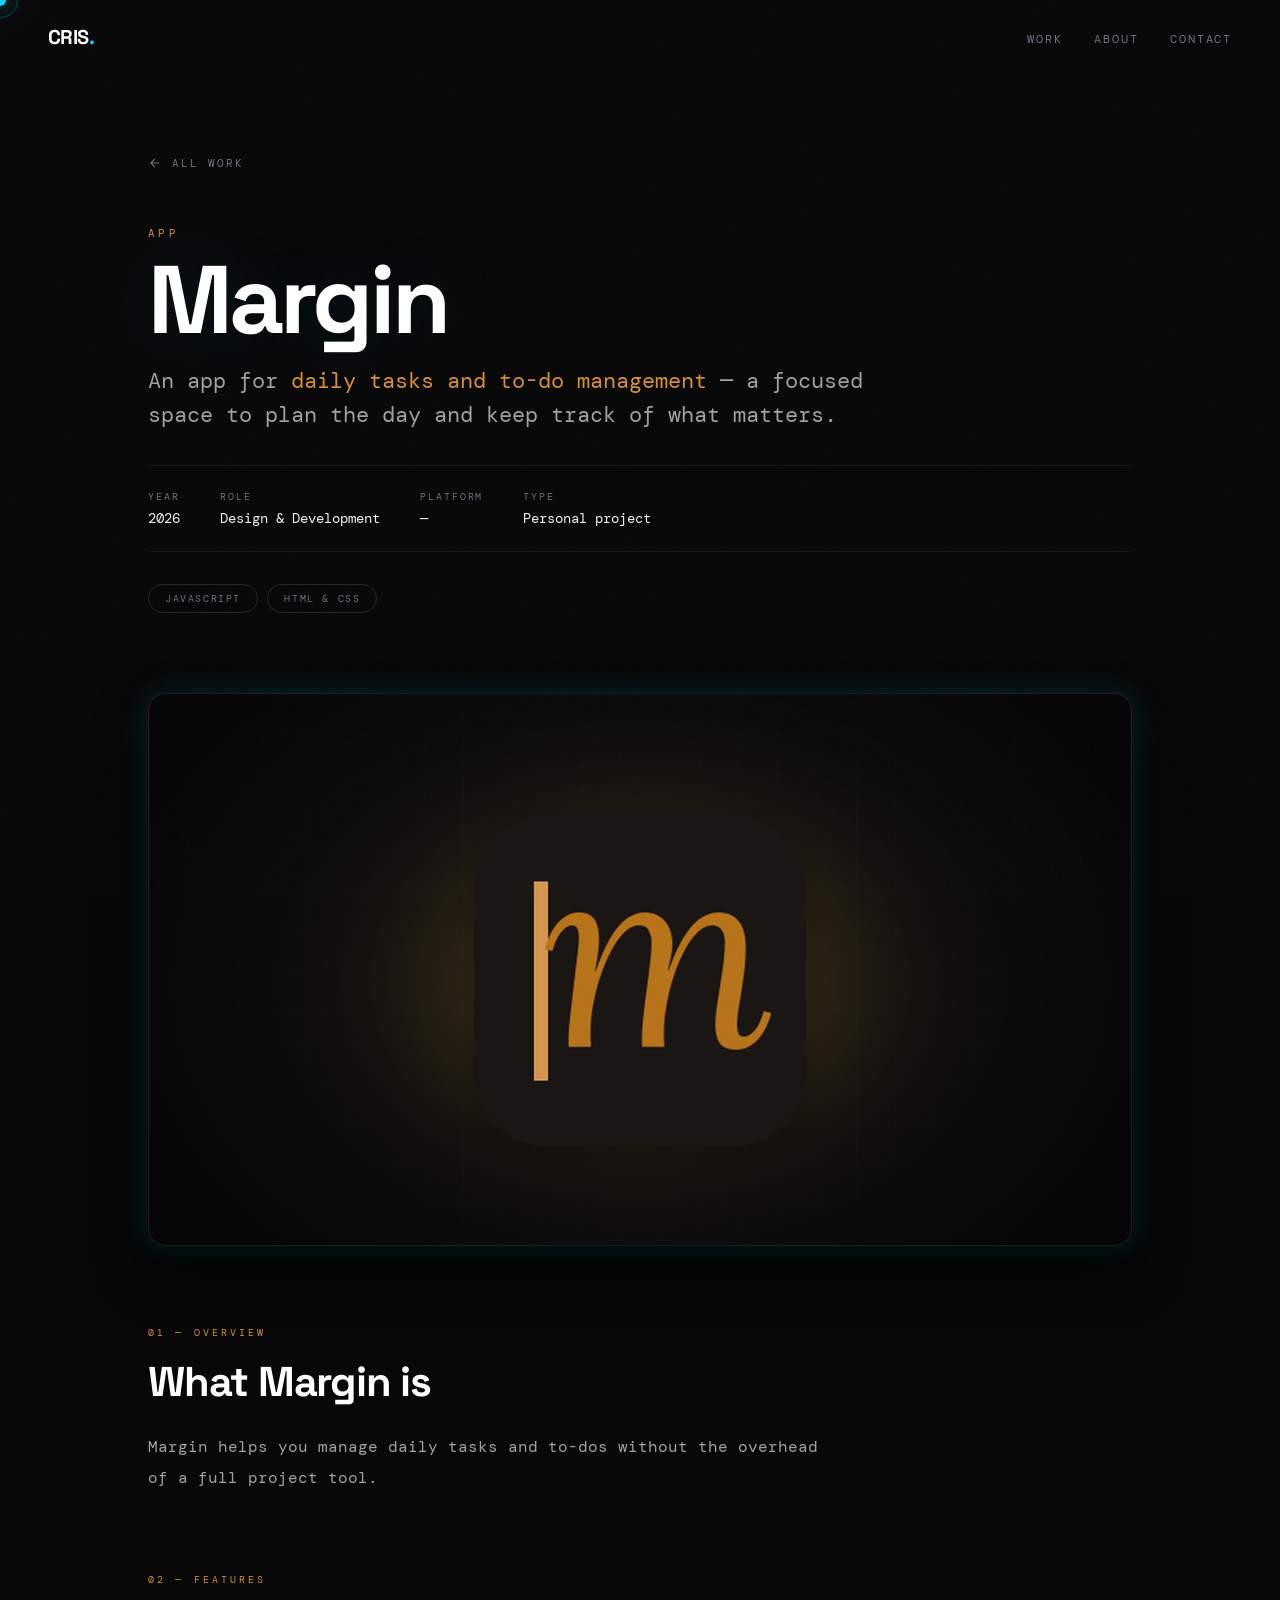
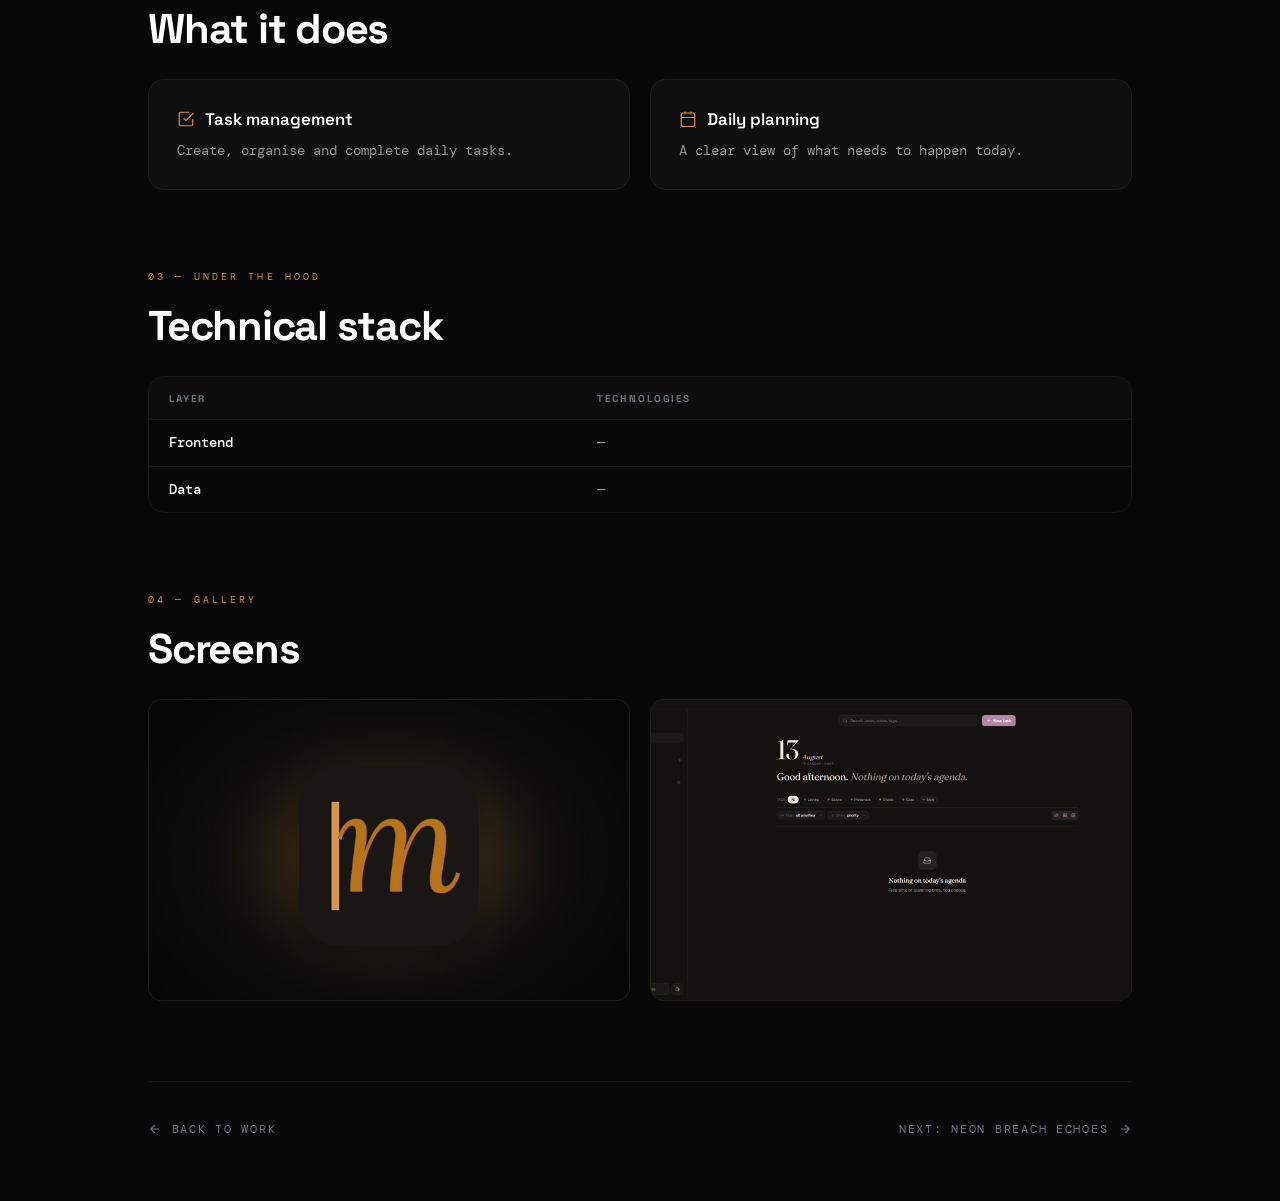
==== commit 51f935b0: "August 13th Commit" ====
--- a/work/margin/index.html
+++ b/work/margin/index.html
@@ -35,16 +35,16 @@
   <div id="cursor-trail" aria-hidden="true"></div>
 
   <nav id="navbar" role="navigation" aria-label="Main navigation">
-    <a href="../../index.html" class="nav-logo">CRIS<span>.</span></a>
+    <a href="../../" class="nav-logo">CRIS<span>.</span></a>
     <ul class="nav-links">
-      <li><a href="../../index.html#work">Work</a></li>
-      <li><a href="../../index.html#about">About</a></li>
-      <li><a href="../../index.html#contact">Contact</a></li>
+      <li><a href="../../#work">Work</a></li>
+      <li><a href="../../#about">About</a></li>
+      <li><a href="../../#contact">Contact</a></li>
     </ul>
   </nav>
 
   <main class="doc">
-    <a href="../../index.html#work" class="doc-back">
+    <a href="../../#work" class="doc-back">
       <svg viewBox="0 0 24 24" fill="none" stroke="currentColor" stroke-width="2"><path d="M19 12H5M12 19l-7-7 7-7"/></svg>
       All work
     </a>
@@ -126,11 +126,11 @@
     </section>
 
     <nav class="proj-nav" aria-label="Project navigation">
-      <a href="../../index.html#work" class="prev">
+      <a href="../../#work" class="prev">
         <svg viewBox="0 0 24 24" fill="none" stroke="currentColor" stroke-width="2"><path d="M19 12H5M12 19l-7-7 7-7"/></svg>
         Back to work
       </a>
-      <a href="../neon-breach-echoes/index.html" class="next">
+      <a href="../neon-breach-echoes/" class="next">
         Next: Neon Breach Echoes
         <svg viewBox="0 0 24 24" fill="none" stroke="currentColor" stroke-width="2"><path d="M5 12h14M12 5l7 7-7 7"/></svg>
       </a>
--- a/style-custom.css
+++ b/style-custom.css
@@ -442,10 +442,22 @@
   -webkit-line-clamp: 2;
   -webkit-box-orient: vertical;
   overflow: hidden;
+  /* Hidden by default — revealed only on hover (see below). */
+  max-height: 0;
+  opacity: 0;
+  transform: translateY(6px);
+  transition: opacity 0.35s var(--ease-out), transform 0.35s var(--ease-out), max-height 0.35s var(--ease-out);
+}
+.project-card:hover .project-desc {
+  max-height: 3.4rem;
+  opacity: 1;
+  transform: translateY(0);
 }
 /* "View project" affordance reveals on hover */
 .project-cta {
-  margin-top: 0.9rem;
+  margin-top: 0;
+  max-height: 0;
+  overflow: hidden;
   display: inline-flex;
   align-items: center;
   gap: 0.4rem;
@@ -455,9 +467,15 @@
   color: var(--neon);
   opacity: 0;
   transform: translateY(6px);
-  transition: opacity 0.3s var(--ease-out), transform 0.3s var(--ease-out);
-}
-.project-card:hover .project-cta { opacity: 1; transform: translateY(0); }
+  transition: opacity 0.3s var(--ease-out), transform 0.3s var(--ease-out),
+              max-height 0.3s var(--ease-out), margin 0.3s var(--ease-out);
+}
+.project-card:hover .project-cta {
+  margin-top: 0.9rem;
+  max-height: 2rem;
+  opacity: 1;
+  transform: translateY(0);
+}
 .project-cta svg { width: 14px; height: 14px; }
 
 /* Category tag (top-right) — the single source of the category label. */
@@ -625,15 +643,15 @@
 .contact-email:hover::after { width: 100%; }
 .social-links {
   display: flex;
-  gap: 1.5rem;
+  gap: 1.75rem;
   justify-content: center;
   margin-bottom: 4rem;
   opacity: 0;
 }
 .social-link {
-  width: 48px; height: 48px;
+  width: 56px; height: 56px;
   border: 1px solid var(--border);
-  border-radius: 12px;
+  border-radius: 14px;
   display: flex;
   align-items: center;
   justify-content: center;
@@ -642,6 +660,7 @@
   transition: all 0.3s var(--ease-out);
   font-size: 1.1rem;
 }
+.social-link svg { width: 22px; height: 22px; }
 .social-link:hover {
   border-color: var(--neon);
   color: var(--neon);
--- a/work.css
+++ b/work.css
@@ -276,15 +276,33 @@
   position: fixed;
   inset: 0;
   z-index: 2000;
-  display: none;
+  display: flex;                 /* always flex; visibility is driven by opacity/visibility */
   align-items: center;
   justify-content: center;
   padding: 3rem;
   background: rgba(4,4,4,.92);
   backdrop-filter: blur(8px);
-}
-.lightbox.open { display: flex; }
-.lightbox img { max-width: 92vw; max-height: 88vh; border-radius: 12px; border: 1px solid var(--border); }
+  opacity: 0;
+  visibility: hidden;
+  pointer-events: none;
+  transition: opacity 0.28s var(--ease-out), visibility 0s linear 0.28s;
+}
+.lightbox.open {
+  opacity: 1;
+  visibility: visible;
+  pointer-events: auto;
+  transition: opacity 0.28s var(--ease-out), visibility 0s;
+}
+.lightbox img {
+  max-width: 92vw;
+  max-height: 88vh;
+  border-radius: 12px;
+  border: 1px solid var(--border);
+  opacity: 0;
+  transform: scale(0.96);
+  transition: opacity 0.28s var(--ease-out), transform 0.32s var(--ease-out);
+}
+.lightbox.open img { opacity: 1; transform: scale(1); }
 .lightbox-close {
   position: absolute;
   top: 1.5rem; right: 1.5rem;
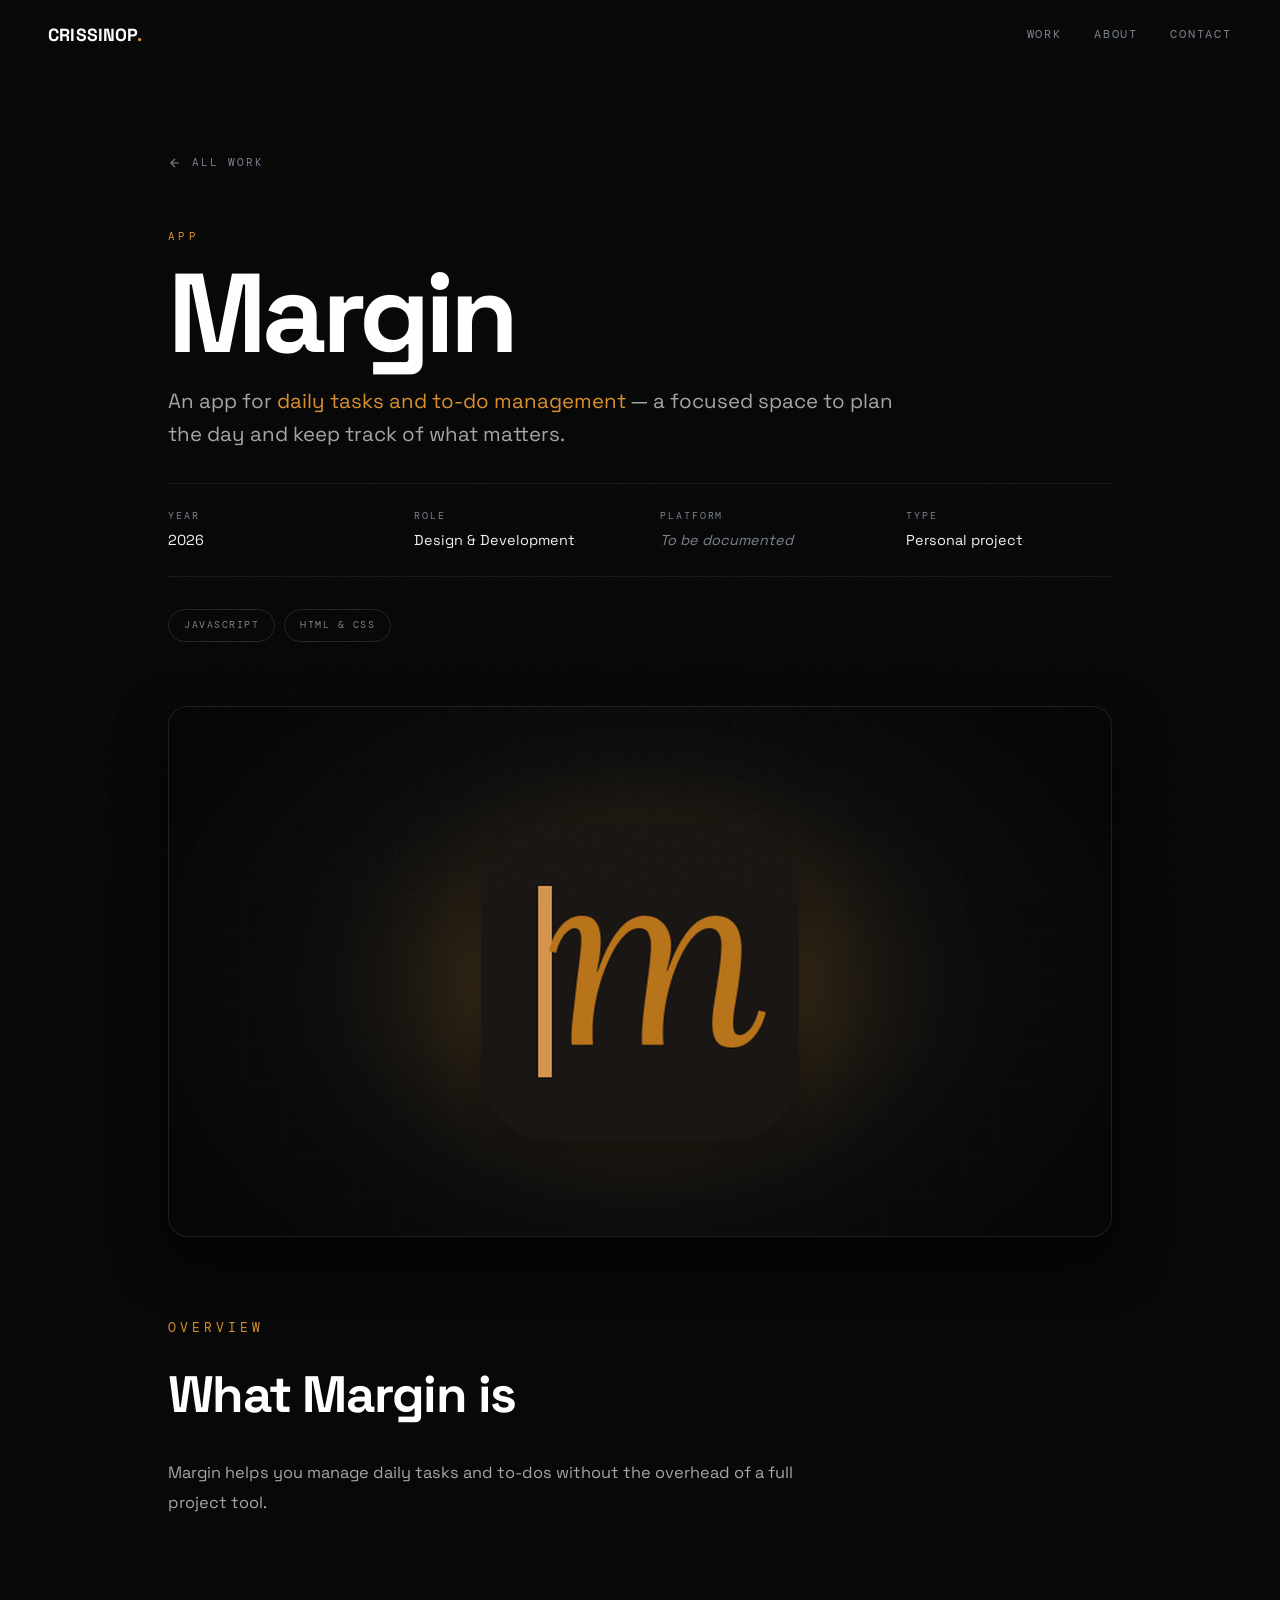
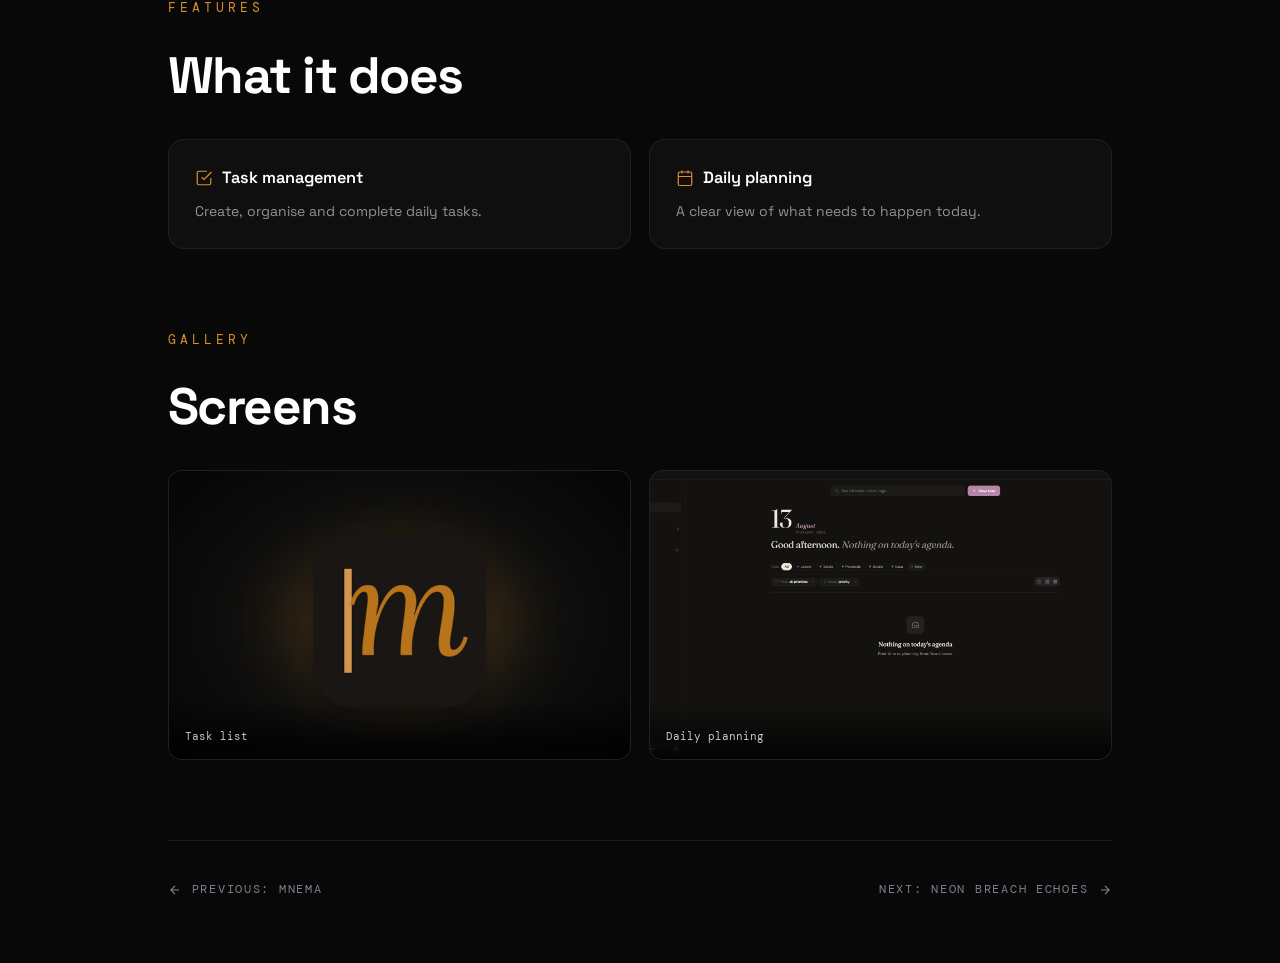
==== commit fd0c33c4: "Commit for Aequo Project" ====
--- a/work/margin/index.html
+++ b/work/margin/index.html
@@ -2,13 +2,17 @@
 <html lang="en">
 <head>
   <meta charset="UTF-8">
-  <meta name="viewport" content="width=device-width, initial-scale=1.0">
+  <meta name="viewport" content="width=device-width, initial-scale=1">
   <meta name="description" content="Margin — an app for daily tasks and to-do management.">
   <meta name="theme-color" content="#080808">
+  <meta name="color-scheme" content="dark">
 
-  <!-- Open Graph / Twitter — TODO: confirm live domain (CNAME) and replace base URL -->
-  <meta property="og:type" content="website">
-  <meta property="og:title" content="Margin — Tasks &amp; to-do · Cris Del Ninno">
+  <title>Margin — Crissinop</title>
+  <link rel="canonical" href="https://delninno.com/work/margin/">
+
+  <meta property="og:type" content="article">
+  <meta property="og:site_name" content="Cris Del Ninno">
+  <meta property="og:title" content="Margin — Tasks &amp; to-do">
   <meta property="og:description" content="An app for daily tasks and to-do management.">
   <meta property="og:url" content="https://delninno.com/work/margin/">
   <meta property="og:image" content="https://delninno.com/media/images/margin.png">
@@ -16,36 +20,52 @@
   <meta name="twitter:title" content="Margin — Tasks &amp; to-do">
   <meta name="twitter:description" content="An app for daily tasks and to-do management.">
   <meta name="twitter:image" content="https://delninno.com/media/images/margin.png">
-  <link rel="canonical" href="https://delninno.com/work/margin/">
 
-  <title>Margin — Cris Del Ninno</title>
+  <link rel="icon" type="image/jpeg" href="../../media/images/favicon.jpg">
 
   <link rel="preconnect" href="https://fonts.googleapis.com">
   <link rel="preconnect" href="https://fonts.gstatic.com" crossorigin>
-  <link href="https://fonts.googleapis.com/css2?family=Space+Grotesk:wght@400;600;700;800&family=DM+Mono:ital,wght@0,300;0,400;0,500;1,300&display=swap" rel="stylesheet">
+  <link rel="stylesheet"
+        href="https://fonts.googleapis.com/css2?family=Space+Grotesk:wght@400;600;700;800&family=DM+Mono:wght@300;400&display=swap">
 
   <link rel="stylesheet" href="../../style-custom.css">
   <link rel="stylesheet" href="../../work.css">
-  <link rel="icon" type="image/jpeg" href="../../media/images/favicon.jpg">
+
+  <script>
+    document.documentElement.classList.add('js');
+    setTimeout(function () {
+      if (!document.documentElement.dataset.enhanced) {
+        document.documentElement.classList.remove('js');
+      }
+    }, 2500);
+  </script>
+
+  <script src="../../app.js" defer></script>
+  <script src="../../work.js" defer></script>
 </head>
 
 <!-- Per-project accent: Margin amber -->
-<body style="--accent:#d9902f; --accent-glow:0 0 20px rgba(217,144,47,.4);">
+<body style="--accent:#d9902f; --accent-soft:rgba(217,144,47,.35);">
+
+  <a class="skip-link" href="#doc">Skip to content</a>
+
   <div id="cursor" aria-hidden="true"></div>
-  <div id="cursor-trail" aria-hidden="true"></div>
 
-  <nav id="navbar" role="navigation" aria-label="Main navigation">
-    <a href="../../" class="nav-logo">CRIS<span>.</span></a>
-    <ul class="nav-links">
-      <li><a href="../../#work">Work</a></li>
-      <li><a href="../../#about">About</a></li>
-      <li><a href="../../#contact">Contact</a></li>
-    </ul>
-  </nav>
+  <header id="navbar">
+    <a href="../../" class="nav-logo">CRISSINOP<span>.</span></a>
+    <nav aria-label="Main">
+      <ul class="nav-links">
+        <li><a href="../../#work">Work</a></li>
+        <li><a href="../../#about">About</a></li>
+        <li><a href="../../#contact">Contact</a></li>
+      </ul>
+    </nav>
+    <span class="nav-progress" aria-hidden="true"></span>
+  </header>
 
-  <main class="doc">
+  <main class="doc" id="doc">
     <a href="../../#work" class="doc-back">
-      <svg viewBox="0 0 24 24" fill="none" stroke="currentColor" stroke-width="2"><path d="M19 12H5M12 19l-7-7 7-7"/></svg>
+      <svg viewBox="0 0 24 24" fill="none" stroke="currentColor" stroke-width="2" aria-hidden="true"><path d="M19 12H5M12 19l-7-7 7-7"/></svg>
       All work
     </a>
 
@@ -55,96 +75,97 @@
       <p class="proj-tagline">
         An app for <em>daily tasks and to-do management</em> — a focused space to plan the day and
         keep track of what matters.
-        <!-- TODO: refine tagline with the app's real angle (e.g. offline-first, calendar sync, minimal UI...). -->
+        <!-- TODO: sharpen this with the real angle — offline-first? calendar sync?
+             deliberately minimal? One concrete differentiator beats three adjectives. -->
       </p>
 
       <div class="proj-meta">
-        <div class="meta-item"><span class="meta-k">Year</span><span class="meta-v"><!-- TODO -->2026</span></div>
+        <div class="meta-item"><span class="meta-k">Year</span><span class="meta-v">2026</span></div>
         <div class="meta-item"><span class="meta-k">Role</span><span class="meta-v">Design &amp; Development</span></div>
-        <div class="meta-item"><span class="meta-k">Platform</span><span class="meta-v"><!-- TODO: Web / Desktop / Mobile? -->—</span></div>
+        <!-- TODO: fill in and drop the data-todo attribute -->
+        <div class="meta-item"><span class="meta-k">Platform</span><span class="meta-v" data-todo>To be documented</span></div>
         <div class="meta-item"><span class="meta-k">Type</span><span class="meta-v">Personal project</span></div>
       </div>
 
       <!-- TODO: replace with the real stack -->
-      <div class="stack-pills">
-        <span class="stack-pill">JavaScript</span>
-        <span class="stack-pill">HTML &amp; CSS</span>
-      </div>
+      <ul class="stack-pills" aria-label="Technology stack">
+        <li class="stack-pill">JavaScript</li>
+        <li class="stack-pill">HTML &amp; CSS</li>
+      </ul>
     </header>
 
-    <figure class="proj-shot">
-      <img src="../../media/projects/margin/hero.png" alt="Margin — main interface">
+    <figure class="proj-shot" data-reveal>
+      <img src="../../media/projects/margin/hero.png" alt="Margin main interface"
+           width="1600" height="900" fetchpriority="high" decoding="async">
     </figure>
 
-    <section class="proj-section">
-      <p class="doc-label">01 — Overview</p>
-      <h2 class="doc-h2">What Margin is</h2>
+    <section class="proj-section" data-reveal>
+      <p class="doc-label">Overview</p>
+      <h2 class="doc-h2" data-slot><span class="ln"><span>What Margin is</span></span></h2>
       <p class="doc-p">
         Margin helps you manage daily tasks and to-dos without the overhead of a full project tool.
-        <!-- TODO: 2–3 sentences on the problem it solves and how it works. -->
+        <!-- TODO: 2–3 sentences on the problem it solves and how it works. Recruiters
+             read this section and skip the feature grid. -->
       </p>
     </section>
 
-    <section class="proj-section">
-      <p class="doc-label">02 — Features</p>
-      <h2 class="doc-h2">What it does</h2>
-      <div class="feature-grid">
-        <!-- TODO: replace with real features -->
-        <article class="feature-card">
-          <h3><svg viewBox="0 0 24 24" fill="none" stroke="currentColor" stroke-width="1.6"><path d="M9 11l3 3L22 4"/><path d="M21 12v7a2 2 0 0 1-2 2H5a2 2 0 0 1-2-2V5a2 2 0 0 1 2-2h11"/></svg>Task management</h3>
+    <section class="proj-section" data-reveal>
+      <p class="doc-label">Features</p>
+      <h2 class="doc-h2" data-slot><span class="ln"><span>What it does</span></span></h2>
+      <div class="feature-grid" data-reveal-group>
+        <article class="feature-card" data-reveal>
+          <h3><svg viewBox="0 0 24 24" fill="none" stroke="currentColor" stroke-width="1.6" aria-hidden="true"><path d="M9 11l3 3L22 4"/><path d="M21 12v7a2 2 0 0 1-2 2H5a2 2 0 0 1-2-2V5a2 2 0 0 1 2-2h11"/></svg>Task management</h3>
           <p>Create, organise and complete daily tasks.</p>
         </article>
-        <article class="feature-card">
-          <h3><svg viewBox="0 0 24 24" fill="none" stroke="currentColor" stroke-width="1.6"><rect x="3" y="4" width="18" height="18" rx="2"/><path d="M16 2v4M8 2v4M3 10h18"/></svg>Daily planning</h3>
+        <article class="feature-card" data-reveal>
+          <h3><svg viewBox="0 0 24 24" fill="none" stroke="currentColor" stroke-width="1.6" aria-hidden="true"><rect x="3" y="4" width="18" height="18" rx="2"/><path d="M16 2v4M8 2v4M3 10h18"/></svg>Daily planning</h3>
           <p>A clear view of what needs to happen today.</p>
         </article>
       </div>
     </section>
 
-    <section class="proj-section">
-      <p class="doc-label">03 — Under the hood</p>
-      <h2 class="doc-h2">Technical stack</h2>
-      <div class="stack-table-wrap">
-        <table class="stack-table">
-          <thead><tr><th>Layer</th><th>Technologies</th></tr></thead>
-          <tbody>
-            <!-- TODO: fill in the real stack -->
-            <tr><td>Frontend</td><td>—</td></tr>
-            <tr><td>Data</td><td>—</td></tr>
-          </tbody>
-        </table>
-      </div>
-    </section>
+    <!-- The stack table is commented out rather than shipped full of em-dashes.
+         An empty table reads as an unfinished site; a missing section reads as a
+         focused one. Restore it once you have the real values. -->
 
-    <section class="proj-section">
-      <p class="doc-label">04 — Gallery</p>
-      <h2 class="doc-h2">Screens</h2>
-      <div class="gallery">
-        <figure class="shot"><img src="../../media/projects/margin/01.png" alt="Margin — screen 1"><figcaption><!-- TODO -->Screen 1</figcaption></figure>
-        <figure class="shot"><img src="../../media/projects/margin/02.png" alt="Margin — screen 2"><figcaption><!-- TODO -->Screen 2</figcaption></figure>
-      </div>
+    <section class="proj-section" data-reveal>
+      <p class="doc-label">Gallery</p>
+      <h2 class="doc-h2" data-slot><span class="ln"><span>Screens</span></span></h2>
+      <ul class="gallery" data-reveal-group>
+        <li><figure class="shot" data-reveal>
+          <img src="../../media/projects/margin/01.png" alt="Margin — task list view" width="1200" height="750" loading="lazy" decoding="async">
+          <figcaption>Task list</figcaption>
+          <button type="button" class="shot-btn" aria-label="Enlarge: task list"></button>
+        </figure></li>
+        <li><figure class="shot" data-reveal>
+          <img src="../../media/projects/margin/02.png" alt="Margin — daily planning view" width="1200" height="750" loading="lazy" decoding="async">
+          <figcaption>Daily planning</figcaption>
+          <button type="button" class="shot-btn" aria-label="Enlarge: daily planning"></button>
+        </figure></li>
+      </ul>
     </section>
 
     <nav class="proj-nav" aria-label="Project navigation">
-      <a href="../../#work" class="prev">
-        <svg viewBox="0 0 24 24" fill="none" stroke="currentColor" stroke-width="2"><path d="M19 12H5M12 19l-7-7 7-7"/></svg>
-        Back to work
-      </a>
+      <a href="../mnema/" class="prev">
+        <svg viewBox="0 0 24 24" fill="none" stroke="currentColor" stroke-width="2" aria-hidden="true"><path d="M19 12H5M12 19l-7-7 7-7"/></svg>
+        Previous: Mnema</a>
       <a href="../neon-breach-echoes/" class="next">
         Next: Neon Breach Echoes
-        <svg viewBox="0 0 24 24" fill="none" stroke="currentColor" stroke-width="2"><path d="M5 12h14M12 5l7 7-7 7"/></svg>
+        <svg viewBox="0 0 24 24" fill="none" stroke="currentColor" stroke-width="2" aria-hidden="true"><path d="M5 12h14M12 5l7 7-7 7"/></svg>
       </a>
     </nav>
   </main>
 
-  <div class="lightbox" id="lightbox" aria-hidden="true">
-    <button class="lightbox-close" aria-label="Close">×</button>
+  <div class="lightbox" id="lightbox" role="dialog" aria-modal="true" aria-label="Screenshot viewer" aria-hidden="true">
+    <button type="button" class="lightbox-close" aria-label="Close viewer">&times;</button>
+    <button type="button" class="lightbox-nav prev" aria-label="Previous screenshot">
+      <svg viewBox="0 0 24 24" fill="none" stroke="currentColor" stroke-width="2" aria-hidden="true"><path d="M15 18l-6-6 6-6"/></svg>
+    </button>
+    <button type="button" class="lightbox-nav next" aria-label="Next screenshot">
+      <svg viewBox="0 0 24 24" fill="none" stroke="currentColor" stroke-width="2" aria-hidden="true"><path d="M9 18l6-6-6-6"/></svg>
+    </button>
     <img src="" alt="">
+    <p class="lightbox-caption"><span class="lightbox-text"></span><span class="lightbox-count"></span></p>
   </div>
-
-  <script src="https://cdnjs.cloudflare.com/ajax/libs/gsap/3.12.5/gsap.min.js"></script>
-  <script src="https://cdnjs.cloudflare.com/ajax/libs/gsap/3.12.5/ScrollTrigger.min.js"></script>
-  <script src="../../gsap-animations.js"></script>
-  <script src="../../work.js"></script>
 </body>
 </html>
--- a/style-custom.css
+++ b/style-custom.css
@@ -1,418 +1,636 @@
-/* =========================================
-   CRIS DEL NINNO — Custom Styles 2026
-   ========================================= */
-
+/* =============================================================================
+   CRISSINOP — Core stylesheet
+   -----------------------------------------------------------------------------
+   Rules this file holds itself to:
+   1. Content is ALWAYS visible without JavaScript. Motion is enhancement only.
+   2. Only `transform` and `opacity` are animated. No clip-path reveals: the
+      previous build's open state used a negative inset(), which engines may
+      reject outright — the declaration was dropped and every heading stayed
+      clipped to nothing. Overflow-hidden slots do the same job with no such risk.
+   3. Interaction motion stays under 320ms. Editorial reveals, seen once, may run
+      longer — the budget marketing surfaces are explicitly allowed.
+   4. Nothing that owns a hit area is ever moved by :hover. Moving the box the
+      pointer sits on causes hover flicker; the lift goes on an inner surface.
+   5. Every hover effect is gated behind (hover: hover) and (pointer: fine).
+   6. prefers-reduced-motion means gentler, not dead: opacity and colour survive.
+   ============================================================================= */
+
+/* ---------------------------------------------------------------------------
+   1. TOKENS
+   --------------------------------------------------------------------------- */
 :root {
-  --neon: #00d4ff;
-  --neon-dim: rgba(0, 212, 255, 0.08);
-  --neon-mid: rgba(0, 212, 255, 0.3);
-  --neon-glow: 0 0 20px rgba(0, 212, 255, 0.6), 0 0 40px rgba(0, 212, 255, 0.3);
-  --neon-glow-sm: 0 0 10px rgba(0, 212, 255, 0.5), 0 0 20px rgba(0, 212, 255, 0.2);
-  --card-glow: 0 0 30px rgba(0, 212, 255, 0.15), 0 25px 50px rgba(0,0,0,0.8);
-  --bg: #080808;
-  --surface: #0f0f0f;
-  --border: rgba(255, 255, 255, 0.06);
-  --text: #f0f0f0;
-  --muted: #6b7280;
-  --font-display: 'Space Grotesk', sans-serif;
-  --ease-out: cubic-bezier(0.25, 0.46, 0.45, 0.94);
-  --ease-spring: cubic-bezier(0.34, 1.56, 0.64, 1);
-}
-
-/* ---- Reset & Base ---- */
+  --neon:        #00d4ff;
+  --neon-mid:    rgba(0, 212, 255, 0.30);
+  --accent:      var(--neon);
+  --bg:          #080808;
+  --surface:     #0f0f0f;
+  --border:      rgba(255, 255, 255, 0.07);
+  --border-soft: rgba(255, 255, 255, 0.12);
+  --text:        #f2f2f2;
+  --text-2:      rgba(255, 255, 255, 0.64);
+  --muted:       #7a828f;
+
+  --card-shadow: 0 22px 50px rgba(0, 0, 0, 0.7);
+
+  --font-display: 'Space Grotesk', system-ui, sans-serif;
+  --font-body:    'Space Grotesk', system-ui, sans-serif;
+  --font-mono:    'DM Mono', ui-monospace, 'SFMono-Regular', monospace;
+
+  /* Strong curves — the browser built-ins are too weak to read as intentional. */
+  --ease-out:    cubic-bezier(0.23, 1, 0.32, 1);
+  --ease-in-out: cubic-bezier(0.77, 0, 0.175, 1);
+
+  --dur-press:  120ms;
+  --dur-hover:  180ms;
+  --dur-ui:     240ms;
+  --dur-swap:   320ms;
+  --dur-reveal: 520ms;
+  --dur-slot:   820ms;
+
+  --nav-h: 4.5rem;
+  --radius:    16px;
+  --radius-lg: 20px;
+}
+
+/* ---------------------------------------------------------------------------
+   2. RESET & BASE
+   --------------------------------------------------------------------------- */
 *, *::before, *::after { box-sizing: border-box; margin: 0; padding: 0; }
-html { scroll-behavior: smooth; }
+
+html {
+  scroll-behavior: smooth;
+  scroll-padding-top: calc(var(--nav-h) + 1rem);
+  -webkit-text-size-adjust: 100%;
+  scrollbar-color: var(--neon-mid) var(--bg);
+  scrollbar-width: thin;
+}
+
 body {
   background: var(--bg);
   color: var(--text);
-  font-family: 'DM Mono', monospace;
-  overflow-x: hidden;
-  cursor: none;
-}
-
-/* ---- Custom Cursor ---- */
+  font-family: var(--font-body);
+  font-size: 16px;
+  line-height: 1.6;
+  -webkit-font-smoothing: antialiased;
+  -moz-osx-font-smoothing: grayscale;
+  overflow-x: clip;
+  text-rendering: optimizeLegibility;
+}
+
+img, svg { display: block; max-width: 100%; }
+img { height: auto; -webkit-user-drag: none; }
+button { font: inherit; color: inherit; background: none; border: none; }
+ul { list-style: none; }
+:where(p) { text-wrap: pretty; }
+
+.section-label, .hero-pill, .filter-btn, .footer-copy,
+.stat-num, .stat-label, .project-tag,
+.proj-eyebrow, .doc-label, .meta-k, .stack-pill, .cr-handle, .masthead {
+  -webkit-user-select: none;
+  user-select: none;
+}
+::selection { background: var(--accent); color: #04141a; }
+
+/* ---------------------------------------------------------------------------
+   3. ACCESSIBILITY PRIMITIVES
+   --------------------------------------------------------------------------- */
+.skip-link {
+  position: fixed;
+  top: 0.75rem; left: 0.75rem;
+  z-index: 9000;
+  padding: 0.7rem 1.2rem;
+  font-family: var(--font-mono);
+  font-size: 0.72rem;
+  letter-spacing: 0.14em;
+  text-transform: uppercase;
+  text-decoration: none;
+  color: #04141a;
+  background: var(--accent);
+  border-radius: 8px;
+  transform: translateY(-160%);
+  transition: transform var(--dur-ui) var(--ease-out);
+}
+.skip-link:focus-visible { transform: translateY(0); }
+
+.sr-only {
+  position: absolute;
+  width: 1px; height: 1px;
+  margin: -1px; padding: 0;
+  overflow: hidden;
+  clip-path: inset(50%);
+  white-space: nowrap;
+  border: 0;
+}
+
+:focus-visible { outline: 2px solid var(--accent); outline-offset: 3px; border-radius: 6px; }
+:focus:not(:focus-visible) { outline: none; }
+
+/* ---------------------------------------------------------------------------
+   4. REVEAL SYSTEM
+   -----------------------------------------------------------------------------
+   `.js` is added by an inline snippet in <head> and stripped again by a watchdog
+   if app.js never reports in. No failure — JS off, 404, parse error — can leave
+   the page blank.
+   --------------------------------------------------------------------------- */
+@media (prefers-reduced-motion: no-preference) {
+  .js [data-reveal] {
+    opacity: 0;
+    transform: translate3d(0, 16px, 0);
+    transition:
+      opacity   var(--dur-reveal) var(--ease-out) var(--reveal-delay, 0ms),
+      transform var(--dur-reveal) var(--ease-out) var(--reveal-delay, 0ms);
+  }
+  .js [data-reveal].is-in { opacity: 1; transform: none; }
+
+  /* Slot reveal for headings: each line climbs out of a hidden gutter. Padding
+     on the slot keeps descenders and the <em> text-stroke clear of the mask
+     edge, and the negative margin removes the visual gap the padding adds. */
+  .js [data-slot] .ln > span { transform: translate3d(0, 105%, 0); }
+  .js [data-slot].is-in .ln > span { transform: none; }
+}
+[data-slot] .ln {
+  display: block;
+  overflow: hidden;
+  padding-bottom: 0.16em;
+  margin-bottom: -0.16em;
+}
+[data-slot] .ln > span {
+  display: block;
+  transition: transform var(--dur-slot) var(--ease-out) var(--slot-delay, 0ms);
+}
+[data-slot] .ln:nth-child(2) > span { --slot-delay: 80ms; }
+[data-slot] .ln:nth-child(3) > span { --slot-delay: 160ms; }
+
+/* ---------------------------------------------------------------------------
+   5. CURSOR — one sphere
+   -----------------------------------------------------------------------------
+   Deliberately stateless. The previous version carried a ring, a label pill and
+   four mutually-exclusive classes; every extra state was another chance to latch
+   or strobe, and hiding it over prose made it look broken. A single element with
+   one inline transform has nothing left to desynchronise.
+
+   Its transform is rewritten on every pointermove, so it must never appear in a
+   transition — that would reintroduce pointer lag. State rides the independent
+   `scale` property instead.
+   --------------------------------------------------------------------------- */
 #cursor {
+  /* This element does ONE job: hold the pointer position. Nothing else may write
+     a transform on it, and no `scale`/`rotate`/`translate` property may be set on
+     it either — those compose with `transform` in a fixed order
+     (translate > rotate > scale > transform), so a `scale: 2` here would apply the
+     translate inside the scaled space and multiply the coordinates. That is what
+     threw the sphere off screen on every link hover. */
   position: fixed;
-  width: 12px; height: 12px;
-  background: var(--neon);
+  top: 0; left: 0;
+  z-index: 9500;
+  width: 0; height: 0;
+  pointer-events: none;
+  display: none;
+  opacity: 0;
+  will-change: transform;
+  transition: opacity var(--dur-hover) var(--ease-out);
+}
+/* The visible sphere. It is centred on its own origin and owns the hover scale,
+   in a coordinate space the position transform can never reach. */
+#cursor::before {
+  content: '';
+  position: absolute;
+  top: -8px; left: -8px;
+  width: 16px; height: 16px;
   border-radius: 50%;
-  pointer-events: none;
-  z-index: 9999;
-  transform: translate(-50%, -50%);
-  transition: width 0.2s, height 0.2s, background 0.2s;
-  box-shadow: var(--neon-glow);
-  mix-blend-mode: screen;
-}
-#cursor-trail {
-  position: fixed;
-  width: 36px; height: 36px;
-  border: 1px solid var(--neon-mid);
-  border-radius: 50%;
-  pointer-events: none;
-  z-index: 9998;
-  transform: translate(-50%, -50%);
-  transition: transform 0.12s var(--ease-out), width 0.3s, height 0.3s, border-color 0.3s;
-}
-body:has(a:hover) #cursor,
-body:has(button:hover) #cursor {
-  width: 20px; height: 20px;
-  background: transparent;
-  border: 2px solid var(--neon);
-  box-shadow: var(--neon-glow);
-}
-body:has(a:hover) #cursor-trail,
-body:has(button:hover) #cursor-trail {
-  width: 56px; height: 56px;
-  border-color: var(--neon);
-}
-
-/* ---- Force `cursor: none` on all interactive elements and their descendants
-        (covers <button><span>, <a><svg>, ::before/::after overlays, etc.)
-        Without this, native browser cursors leak through on child nodes
-        and pseudo-elements that have their own implicit cursor.            */
-a, a *,
-button, button *,
-[role="button"], [role="button"] *,
-input, select, textarea, label,
-.hero-pill, .filter-btn, .project-card, .social-link {
-  cursor: none !important;
-}
-
-/* ---- Disable text selection globally on UI/decorative elements only.
-        Body text (bio, descriptions, email) remains selectable.           */
-body,
-#navbar, .nav-logo, .nav-links,
-.hero-eyebrow, .hero-name, .hero-pills, .hero-pill, .explore-btn, .scroll-hint,
-.section-label, .section-title,
-.filter-bar, .filter-btn,
-.project-tag, .project-cat, .project-link,
-.about-name, .about-tags, .about-tag,
-.about-stats, .stat-card, .stat-num, .stat-label,
-.contact-title, .contact-sub,
-.social-links, .social-link,
-.footer-copy {
-  -webkit-user-select: none;
-  -moz-user-select: none;
-  -ms-user-select: none;
-  user-select: none;
-}
-
-/* ---- Re-enable selection for content the user might legitimately copy. */
-.about-bio, .about-bio *,
-.contact-email,
-.project-title, .project-desc {
-  -webkit-user-select: text;
-  -moz-user-select: text;
-  -ms-user-select: text;
-  user-select: text;
-}
-
-/* ---- Disable image dragging across the board (UX hardening).            */
-img {
-  -webkit-user-drag: none;
-  user-select: none;
-  pointer-events: auto;
-}
-
-/* ---- Noise Texture Overlay ---- */
+  background: radial-gradient(circle at 34% 30%, #7fe9ff 0%, var(--accent) 46%, #0090b8 100%);
+  box-shadow: 0 0 14px rgba(0, 212, 255, 0.5);
+  transition: transform var(--dur-ui) var(--ease-out);
+}
+html.cursor-on #cursor { display: block; }
+html.cursor-on.cursor-ready #cursor { opacity: 1; }
+html.cursor-on { cursor: none; }
+html.cursor-on a, html.cursor-on button, html.cursor-on [role="button"] { cursor: none; }
+/* The one piece of state kept: a custom cursor with no hover feedback at all is
+   strictly worse than the native one. */
+html.cursor-hot #cursor::before { transform: scale(1.9); }
+
+/* ---------------------------------------------------------------------------
+   6. PAGE CHROME
+   --------------------------------------------------------------------------- */
 body::before {
   content: '';
   position: fixed;
   inset: 0;
-  background-image: url("data:image/svg+xml,%3Csvg viewBox='0 0 256 256' xmlns='http://www.w3.org/2000/svg'%3E%3Cfilter id='noise'%3E%3CfeTurbulence type='fractalNoise' baseFrequency='0.9' numOctaves='4' stitchTiles='stitch'/%3E%3C/filter%3E%3Crect width='100%25' height='100%25' filter='url(%23noise)' opacity='0.04'/%3E%3C/svg%3E");
+  z-index: 400;
   pointer-events: none;
-  z-index: 1000;
-  opacity: 0.4;
-}
-
-/* ---- Scrollbar ---- */
-::-webkit-scrollbar { width: 4px; }
+  opacity: 0.26;
+  background-image: url("data:image/svg+xml,%3Csvg viewBox='0 0 160 160' xmlns='http://www.w3.org/2000/svg'%3E%3Cfilter id='n'%3E%3CfeTurbulence type='fractalNoise' baseFrequency='0.85' numOctaves='3' stitchTiles='stitch'/%3E%3C/filter%3E%3Crect width='100%25' height='100%25' filter='url(%23n)' opacity='0.05'/%3E%3C/svg%3E");
+}
+@media (max-width: 640px) { body::before { display: none; } }
+
+::-webkit-scrollbar { width: 6px; }
 ::-webkit-scrollbar-track { background: var(--bg); }
-::-webkit-scrollbar-thumb { background: var(--neon-mid); border-radius: 2px; }
-
-/* ---- Navbar ---- */
+::-webkit-scrollbar-thumb { background: var(--neon-mid); border-radius: 3px; }
+
 #navbar {
   position: fixed;
   top: 0; left: 0; right: 0;
   z-index: 500;
+  height: var(--nav-h);
   display: flex;
   align-items: center;
   justify-content: space-between;
-  padding: 1.5rem 3rem;
-  transition: background 0.4s, backdrop-filter 0.4s;
+  gap: 1rem;
+  padding: 0 clamp(1rem, 4vw, 3rem);
+  border-bottom: 1px solid transparent;
+  view-transition-name: navbar;
+  transition: background var(--dur-ui) var(--ease-out),
+              border-color var(--dur-ui) var(--ease-out);
 }
 #navbar.scrolled {
-  background: rgba(8, 8, 8, 0.85);
-  backdrop-filter: blur(20px);
-  border-bottom: 1px solid var(--border);
+  background: rgba(8, 8, 8, 0.7);
+  backdrop-filter: blur(18px) saturate(150%);
+  -webkit-backdrop-filter: blur(18px) saturate(150%);
+  border-bottom-color: var(--border);
 }
 .nav-logo {
-  font-family: 'Space Grotesk', sans-serif;
-  font-size: 1.25rem;
+  font-family: var(--font-display);
+  font-size: clamp(0.92rem, 2.4vw, 1.1rem);
   font-weight: 700;
-  color: white;
-  letter-spacing: -0.03em;
+  letter-spacing: 0.01em;
+  color: #fff;
   text-decoration: none;
-}
-.nav-logo span { color: var(--neon); }
-.nav-links {
-  display: flex;
-  gap: 2rem;
-  list-style: none;
-}
+  white-space: nowrap;
+}
+.nav-logo span { color: var(--accent); }
+
+.nav-links { display: flex; gap: clamp(0.9rem, 3vw, 2rem); }
 .nav-links a {
-  font-size: 0.75rem;
-  letter-spacing: 0.15em;
+  position: relative;
+  display: block;
+  padding: 0.4rem 0;
+  font-family: var(--font-mono);
+  font-size: 0.72rem;
+  letter-spacing: 0.16em;
   text-transform: uppercase;
   color: var(--muted);
   text-decoration: none;
-  transition: color 0.3s;
-  position: relative;
+  transition: color var(--dur-hover) ease;
 }
 .nav-links a::after {
   content: '';
   position: absolute;
-  bottom: -4px; left: 0;
-  width: 0; height: 1px;
-  background: var(--neon);
-  box-shadow: var(--neon-glow-sm);
-  transition: width 0.3s var(--ease-out);
-}
-.nav-links a:hover { color: white; }
-.nav-links a:hover::after { width: 100%; }
-
-/* ---- Hero ---- */
+  left: 0; bottom: 0;
+  width: 100%; height: 1px;
+  background: var(--accent);
+  transform: scaleX(0);
+  transform-origin: left center;
+  transition: transform var(--dur-ui) var(--ease-out);
+}
+.nav-links a:focus-visible,
+.nav-links a[aria-current="true"] { color: #fff; }
+.nav-links a[aria-current="true"]::after { transform: scaleX(1); }
+@media (hover: hover) and (pointer: fine) {
+  .nav-links a:hover { color: #fff; }
+  .nav-links a:hover::after { transform: scaleX(1); }
+}
+
+.nav-progress {
+  position: absolute;
+  left: 0; bottom: -1px;
+  width: 100%; height: 1px;
+  background: linear-gradient(90deg, var(--accent), rgba(0, 212, 255, 0.2));
+  transform: scaleX(0);
+  transform-origin: left center;
+}
+@supports (animation-timeline: scroll()) {
+  @media (prefers-reduced-motion: no-preference) {
+    .nav-progress { animation: nav-progress linear both; animation-timeline: scroll(root block); }
+  }
+}
+@keyframes nav-progress { to { transform: scaleX(1); } }
+
+/* ---------------------------------------------------------------------------
+   7. HERO
+   --------------------------------------------------------------------------- */
 #hero {
   position: relative;
   min-height: 100vh;
+  min-height: 100svh;
   display: flex;
   flex-direction: column;
   align-items: center;
   justify-content: center;
   text-align: center;
-  padding: clamp(2rem, 5vw, 6rem);
+  /* Deliberately tight side padding: the masthead is meant to run near full
+     bleed, and every reclaimed pixel becomes type size. */
+  padding: calc(var(--nav-h) + 1.5rem) clamp(0.9rem, 3vw, 2.5rem) 5rem;
   overflow: hidden;
 }
 .hero-bg-glow {
   position: absolute;
   inset: 0;
-  background: radial-gradient(ellipse 60% 50% at 50% 50%, rgba(0,212,255,0.07) 0%, transparent 70%);
   pointer-events: none;
+  background: radial-gradient(ellipse 55% 45% at 50% 45%, rgba(0, 212, 255, 0.1), transparent 70%);
 }
 .hero-grid {
   position: absolute;
+  inset: -2px;
+  pointer-events: none;
+  background-image:
+    linear-gradient(rgba(0, 212, 255, 0.035) 1px, transparent 1px),
+    linear-gradient(90deg, rgba(0, 212, 255, 0.035) 1px, transparent 1px);
+  background-size: 64px 64px;
+  mask-image: radial-gradient(ellipse 75% 70% at center, #000 25%, transparent 78%);
+  -webkit-mask-image: radial-gradient(ellipse 75% 70% at center, #000 25%, transparent 78%);
+}
+.hero-inner { position: relative; z-index: 1; width: 100%; }
+
+
+/* ---- EXTRUDED MASTHEAD ---------------------------------------------------- */
+.masthead { display: block; margin-bottom: clamp(1rem, 3vw, 2rem); }
+
+.stage {
+  display: block;
+  perspective: 1100px;
+  perspective-origin: 50% 44%;
+}
+.deck {
+  position: relative;
+  display: block;
+  transform-style: preserve-3d;
+  /* Rest pose. The slab is turned slightly off-axis so the extrusion reads the
+     instant the page paints — including on touch, where nothing drives it. */
+  transform: rotateX(7deg) rotateY(-11deg);
+}
+/* will-change promotes a permanent compositor layer. It is only worth paying for
+   where something actually drives these two elements — i.e. a real pointer. */
+@media (hover: hover) and (pointer: fine) {
+  .deck, .hero-bg-glow { will-change: transform; }
+}
+
+.layer {
+  display: block;
+  font-family: var(--font-display);
+  font-weight: 800;
+  /* One line, sized to run edge to edge. */
+  font-size: clamp(3rem, 16.6vw, 17rem);
+  line-height: 0.86;
+  letter-spacing: -0.055em;
+  white-space: nowrap;
+  /* Per-character inline-blocks in the front layer versus whole-word text in the
+     depth layers would kern differently and the slab would misalign. Turning both
+     off makes the metrics identical by construction. */
+  font-kerning: none;
+  font-variant-ligatures: none;
+}
+.layer-front { position: relative; z-index: 1; color: #fff; }
+.layer-glow, .layer-back, .layer-mid {
+  position: absolute;
   inset: 0;
-  background-image:
-    linear-gradient(rgba(0,212,255,0.03) 1px, transparent 1px),
-    linear-gradient(90deg, rgba(0,212,255,0.03) 1px, transparent 1px);
-  background-size: 60px 60px;
   pointer-events: none;
-  mask-image: radial-gradient(ellipse 80% 80% at center, black 30%, transparent 80%);
-}
-.hero-eyebrow {
-  font-size: 0.7rem;
-  letter-spacing: 0.3em;
-  text-transform: uppercase;
-  color: var(--neon);
-  margin-bottom: 1.5rem;
-  opacity: 0;
-}
-.hero-name {
-  font-family: 'Space Grotesk', sans-serif;
-  font-size: clamp(3.5rem, 13vw, 11rem);
-  font-weight: 800;
-  line-height: 0.9;
-  letter-spacing: -0.04em;
-  color: white;
-  text-shadow: 0 0 80px rgba(0,212,255,0.15);
-  margin-bottom: 2rem;
-  opacity: 0;
-}
-.hero-name .accent { color: var(--neon); }
+}
+/* Four copies at real depths. The browser's perspective projection separates
+   them on tilt exactly as a solid object would — no faked parallax. */
+.layer-mid   { transform: translateZ(-26px); color: rgba(0, 150, 190, 0.55); }
+.layer-back  { transform: translateZ(-58px); color: transparent; -webkit-text-stroke: 1.5px rgba(0, 212, 255, 0.4); }
+.layer-glow  { transform: translateZ(-120px); color: rgba(0, 212, 255, 0.07); -webkit-text-stroke: 6px rgba(0, 212, 255, 0.07); }
+
+.masthead .ch { display: inline-block; }
+
+@media (prefers-reduced-motion: no-preference) {
+  /* Letters arrive out of deep space, hinged forward, one after another. */
+  .masthead .ch {
+    animation: ch-in 900ms var(--ease-out) both;
+    animation-delay: calc(var(--i) * 62ms + 140ms);
+  }
+  .layer-glow, .layer-back, .layer-mid {
+    animation: depth-in 900ms var(--ease-out) both;
+    animation-delay: 700ms;
+  }
+
+  /* On scroll the slab recedes rather than merely scrolling off. Scroll-driven,
+     so it is exact, interruptible by definition, and never touches the main
+     thread. It lives on the outer <h1> because JS owns the deck's transform. */
+  @supports (animation-timeline: scroll()) {
+    .masthead {
+      animation: masthead-recede linear both;
+      animation-timeline: scroll(root block);
+      animation-range: 0 78vh;
+    }
+  }
+}
+@keyframes ch-in {
+  from { opacity: 0; transform: translate3d(0, 0.42em, -620px) rotateX(-82deg); }
+}
+@keyframes depth-in { from { opacity: 0; } }
+@keyframes masthead-recede {
+  to { opacity: 0.22; transform: translate3d(0, -30px, 0) scale(0.9); }
+}
+
+.hero-role {
+  font-family: var(--font-display);
+  font-size: clamp(1rem, 2.6vw, 1.55rem);
+  font-weight: 600;
+  letter-spacing: -0.015em;
+  color: var(--text-2);
+  margin-bottom: clamp(1.5rem, 4vw, 2.5rem);
+}
+.hero-role span { color: var(--accent); }
+
 .hero-pills {
   display: flex;
   flex-wrap: wrap;
-  gap: 0.75rem;
+  gap: 0.6rem;
   justify-content: center;
-  margin-bottom: 3rem;
-  opacity: 0;
+  margin-bottom: 2.25rem;
 }
 .hero-pill {
+  font-family: var(--font-mono);
   font-size: 0.65rem;
   letter-spacing: 0.2em;
   text-transform: uppercase;
-  padding: 0.5rem 1.25rem;
-  border: 1px solid rgba(255,255,255,0.12);
+  padding: 0.5rem 1.15rem;
+  border: 1px solid var(--border-soft);
   border-radius: 100px;
   color: var(--muted);
-  background: transparent;
-  transition: all 0.3s var(--ease-out);
-  cursor: none;
-}
-.hero-pill:hover {
-  border-color: var(--neon);
-  color: var(--neon);
-  box-shadow: var(--neon-glow-sm), inset 0 0 20px rgba(0,212,255,0.05);
-}
+  transition: color var(--dur-hover) ease, border-color var(--dur-hover) ease;
+}
+@media (hover: hover) and (pointer: fine) {
+  .hero-pill:hover { color: var(--accent); border-color: var(--neon-mid); }
+}
+
 .explore-btn {
-  font-size: 0.75rem;
-  letter-spacing: 0.15em;
-  text-transform: uppercase;
-  padding: 0.875rem 2.5rem;
+  display: inline-flex;
+  align-items: center;
+  gap: 0.6rem;
+  font-family: var(--font-mono);
+  font-size: 0.74rem;
+  letter-spacing: 0.16em;
+  text-transform: uppercase;
+  padding: 0.9rem 2.2rem;
   border: 1px solid var(--neon-mid);
   border-radius: 100px;
-  color: white;
-  background: rgba(0,212,255,0.05);
-  transition: all 0.4s var(--ease-out);
-  animation: pulse-btn 3s ease-in-out infinite;
-  opacity: 0;
-}
-.explore-btn:hover {
-  background: rgba(0,212,255,0.12);
-  border-color: var(--neon);
-  box-shadow: var(--neon-glow);
-  transform: translateY(-2px);
-}
-@keyframes pulse-btn {
-  0%, 100% { box-shadow: 0 0 0 0 rgba(0,212,255,0); }
-  50% { box-shadow: 0 0 0 8px rgba(0,212,255,0.08); }
-}
+  color: #fff;
+  text-decoration: none;
+  background: rgba(0, 212, 255, 0.05);
+  transition: background var(--dur-hover) ease,
+              border-color var(--dur-hover) ease,
+              transform var(--dur-press) var(--ease-out);
+}
+.explore-btn svg { width: 13px; height: 13px; transition: transform var(--dur-ui) var(--ease-out); }
+@media (hover: hover) and (pointer: fine) {
+  .explore-btn:hover { background: rgba(0, 212, 255, 0.12); border-color: var(--accent); }
+  .explore-btn:hover svg { transform: translateY(3px); }
+}
+.explore-btn:active { transform: scale(0.97); }
+
 .scroll-hint {
   position: absolute;
-  bottom: 2rem;
-  left: 50%;
-  transform: translateX(-50%);
+  left: 50%; bottom: 1.5rem;
+  translate: -50% 0;                /* not transform: the entrance keyframe owns it */
   display: flex;
   flex-direction: column;
   align-items: center;
   gap: 0.5rem;
+  font-family: var(--font-mono);
+  font-size: 0.6rem;
+  letter-spacing: 0.24em;
+  text-transform: uppercase;
   color: var(--muted);
-  font-size: 0.65rem;
-  letter-spacing: 0.2em;
-  text-transform: uppercase;
-  opacity: 0;
-}
-.scroll-line {
-  width: 1px; height: 40px;
-  background: linear-gradient(to bottom, var(--neon), transparent);
-  animation: scroll-line 2s ease-in-out infinite;
-}
-@keyframes scroll-line {
-  0% { transform: scaleY(0); transform-origin: top; }
-  50% { transform: scaleY(1); transform-origin: top; }
-  50.01% { transform: scaleY(1); transform-origin: bottom; }
-  100% { transform: scaleY(0); transform-origin: bottom; }
-}
-
-/* ---- Filter Bar ---- */
+  transition: opacity var(--dur-ui) var(--ease-out);
+}
+.scroll-hint[data-hidden="true"] { opacity: 0; }
+.scroll-line { width: 1px; height: 30px; background: linear-gradient(to bottom, var(--accent), transparent); }
+
+@media (prefers-reduced-motion: no-preference) {
+  .scroll-line { animation: scroll-line 2.2s var(--ease-in-out) infinite; transform-origin: top center; }
+  @keyframes scroll-line {
+    0%        { transform: scaleY(0); transform-origin: top center; }
+    45%       { transform: scaleY(1); transform-origin: top center; }
+    45.01%    { transform: scaleY(1); transform-origin: bottom center; }
+    90%, 100% { transform: scaleY(0); transform-origin: bottom center; }
+  }
+  .hero-role, .hero-pills, .explore-btn, .scroll-hint {
+    animation: rise 620ms var(--ease-out) both;
+  }
+  .hero-role   { animation-delay: 780ms; }
+  .hero-pills  { animation-delay: 860ms; }
+  .explore-btn { animation-delay: 940ms; }
+  .scroll-hint { animation-delay: 1080ms; }
+}
+@keyframes rise { from { opacity: 0; transform: translate3d(0, 22px, 0); } }
+
+/* ---------------------------------------------------------------------------
+   8. SECTION HEADINGS
+   -----------------------------------------------------------------------------
+   Scaled up substantially. The old sizes made every section open on a whisper
+   after a hero that shouts — the page had no second act.
+   --------------------------------------------------------------------------- */
+.section-label {
+  font-family: var(--font-mono);
+  font-size: clamp(0.72rem, 1.6vw, 0.86rem);
+  letter-spacing: 0.3em;
+  text-transform: uppercase;
+  color: var(--accent);
+  margin-bottom: clamp(0.9rem, 2vw, 1.4rem);
+}
+.section-title, .about-name, .contact-title {
+  font-family: var(--font-display);
+  font-weight: 800;
+  letter-spacing: -0.045em;
+  line-height: 0.92;
+  color: #fff;
+}
+.section-title  { font-size: clamp(3rem, 9vw, 7rem);   margin-bottom: clamp(2rem, 4vw, 3rem); }
+.about-name     { font-size: clamp(2.8rem, 8vw, 6rem); margin-bottom: clamp(1.75rem, 3vw, 2.5rem); }
+.contact-title  { font-size: clamp(2.8rem, 9vw, 6.5rem); margin-bottom: 1.25rem; }
+.about-name em  { font-style: normal; color: transparent; -webkit-text-stroke: 1px rgba(255,255,255,.26); }
+
+/* ---------------------------------------------------------------------------
+   9. WORK
+   --------------------------------------------------------------------------- */
 #work {
-  padding: clamp(5rem, 8vw, 10rem) clamp(1rem, 5vw, 4rem);
-  max-width: 1500px;
-  margin: 0 auto;
-}
-.section-label {
-  font-size: 0.65rem;
-  letter-spacing: 0.3em;
-  text-transform: uppercase;
-  color: var(--neon);
-  margin-bottom: 1rem;
-  opacity: 0;
-}
-.section-title {
-  font-family: 'Space Grotesk', sans-serif;
-  font-size: clamp(2rem, 5vw, 4rem);
-  font-weight: 700;
-  letter-spacing: -0.03em;
-  color: white;
-  margin-bottom: 3rem;
-  opacity: 0;
-}
-.filter-bar {
-  display: flex;
-  flex-wrap: wrap;
-  gap: 0.5rem;
-  margin-bottom: 4rem;
-  opacity: 0;
-}
+  padding: clamp(5rem, 9vw, 9rem) clamp(1.25rem, 5vw, 4rem);
+  max-width: 1440px;
+  margin-inline: auto;
+}
+
+.filter-bar { display: flex; flex-wrap: wrap; gap: 0.5rem; margin-bottom: 2.75rem; }
 .filter-btn {
-  font-family: 'DM Mono', monospace;
+  font-family: var(--font-mono);
   font-size: 0.7rem;
   letter-spacing: 0.15em;
   text-transform: uppercase;
-  padding: 0.6rem 1.5rem;
+  padding: 0.58rem 1.4rem;
   border: 1px solid var(--border);
   border-radius: 100px;
   color: var(--muted);
-  background: transparent;
-  transition: all 0.3s var(--ease-out);
-  position: relative;
-  overflow: hidden;
-}
-.filter-btn::before {
-  content: '';
+  cursor: pointer;
+  transition: color var(--dur-hover) ease,
+              border-color var(--dur-hover) ease,
+              background-color var(--dur-hover) ease,
+              transform var(--dur-press) var(--ease-out);
+}
+@media (hover: hover) and (pointer: fine) {
+  .filter-btn:hover { color: #fff; border-color: var(--neon-mid); }
+}
+.filter-btn:active { transform: scale(0.96); }
+.filter-btn[aria-pressed="true"] { color: #04141a; background: var(--accent); border-color: var(--accent); }
+
+.projects-grid { display: grid; grid-template-columns: 1fr; gap: 1.5rem; }
+@media (min-width: 760px)  { .projects-grid { grid-template-columns: repeat(2, 1fr); } }
+@media (min-width: 1280px) { .projects-grid { grid-template-columns: repeat(3, 1fr); } }
+
+/* .project-card owns the hit area and NEVER moves. .tile is the visual surface
+   and carries every hover transform. A card that lifts on hover slides its own
+   edge out from under the pointer, loses :hover, drops back, regains it — sixty
+   times a second, dragging the cursor's state with it. */
+.project-card { position: relative; aspect-ratio: 16 / 10; border-radius: var(--radius-lg); }
+.project-card.is-hidden { display: none; }
+
+.tile {
   position: absolute;
   inset: 0;
-  background: var(--neon);
-  opacity: 0;
-  transition: opacity 0.3s;
   border-radius: inherit;
-}
-.filter-btn:hover { color: white; border-color: var(--neon-mid); }
-.filter-btn.active {
-  color: var(--bg);
-  border-color: var(--neon);
-  background: var(--neon);
-  box-shadow: var(--neon-glow-sm);
-}
-.filter-btn.active::before { opacity: 1; }
-.filter-btn.active span { position: relative; z-index: 1; }
-
-/* ---- Projects Grid ---- */
-.projects-grid {
-  display: grid;
-  grid-template-columns: 1fr;
-  gap: 1.75rem;
-}
-@media (min-width: 768px) {
-  .projects-grid { grid-template-columns: repeat(2, 1fr); }
-}
-@media (min-width: 1280px) {
-  .projects-grid { grid-template-columns: repeat(3, 1fr); }
-}
-
-.project-card {
-  position: relative;
-  aspect-ratio: 16/9;
-  border-radius: 18px;
   overflow: hidden;
   background: var(--surface);
   border: 1px solid var(--border);
-  transition: transform 0.4s var(--ease-out), box-shadow 0.4s var(--ease-out), border-color 0.4s;
-  opacity: 0;
-  transform: translateY(30px);
-}
-.project-card:hover {
-  transform: translateY(-4px) scale(1.01);
-  box-shadow: var(--card-glow);
-  border-color: rgba(0,212,255,0.2);
-}
-.project-card.hidden { display: none; }
+  transition: transform var(--dur-ui) var(--ease-out),
+              border-color var(--dur-ui) ease,
+              box-shadow var(--dur-ui) ease;
+}
 .project-img {
   width: 100%; height: 100%;
   object-fit: cover;
-  transition: transform 0.6s var(--ease-out), filter 0.4s;
-  filter: saturate(0.85) brightness(0.8);
-}
-.project-card:hover .project-img {
-  transform: scale(1.05);
-  filter: saturate(1) brightness(0.55);
-}
-
-/* Stretched link: the whole card is clickable (also fixes mobile, where the
-   old hover-only overlay made the link unreachable). */
-.card-link { position: absolute; inset: 0; z-index: 3; }
-
-/* Info panel — ALWAYS visible (title is the point, so it never hides). */
+  filter: saturate(0.85) brightness(0.66);
+  transform: scale(1.001);          /* pre-promote the layer: no first-hover jitter */
+  transition: transform 460ms var(--ease-out), filter var(--dur-ui) ease;
+}
+.tile-wash {
+  position: absolute;
+  inset: 0;
+  z-index: 1;
+  pointer-events: none;
+  background: linear-gradient(to top, var(--accent) -20%, transparent 62%);
+  opacity: 0;
+  transition: opacity var(--dur-ui) ease;
+}
+
+.project-tag {
+  position: absolute;
+  top: 0.85rem; right: 1rem;
+  z-index: 3;
+  font-family: var(--font-mono);
+  font-size: 0.58rem;
+  letter-spacing: 0.16em;
+  text-transform: uppercase;
+  padding: 0.3rem 0.75rem;
+  border: 1px solid var(--border);
+  border-radius: 100px;
+  color: var(--muted);
+  background: rgba(0, 0, 0, 0.5);
+  backdrop-filter: blur(8px);
+  -webkit-backdrop-filter: blur(8px);
+  transition: color var(--dur-hover) ease, border-color var(--dur-hover) ease;
+}
+
 .project-info {
   position: absolute;
   inset: 0;
@@ -420,317 +638,315 @@
   display: flex;
   flex-direction: column;
   justify-content: flex-end;
-  padding: 1.6rem 1.75rem;
-  background: linear-gradient(to top, rgba(0,0,0,0.92) 0%, rgba(0,0,0,0.55) 34%, rgba(0,0,0,0) 70%);
+  gap: 0.4rem;
+  padding: 1.5rem 1.6rem;
   pointer-events: none;
+  background: linear-gradient(to top, rgba(0,0,0,.93) 0%, rgba(0,0,0,.55) 40%, rgba(0,0,0,0) 75%);
 }
 .project-title {
-  font-family: 'Space Grotesk', sans-serif;
-  font-size: clamp(1.4rem, 1.9vw, 1.75rem);
+  position: relative;
+  display: block;
+  overflow: hidden;
+  padding-bottom: 0.14em;
+  margin-bottom: -0.14em;
+  font-family: var(--font-display);
+  font-size: clamp(1.3rem, 1.9vw, 1.7rem);
   font-weight: 700;
   letter-spacing: -0.025em;
-  line-height: 1.05;
+  line-height: 1.12;
   color: #fff;
-  margin-bottom: 0.4rem;
-}
+}
+.project-title .t-a, .project-title .t-b { display: block; transition: transform var(--dur-swap) var(--ease-out); }
+.project-title .t-b { position: absolute; inset: 0; color: var(--accent); transform: translate3d(0, 105%, 0); }
+
 .project-desc {
-  font-size: 0.78rem;
-  color: rgba(255,255,255,0.55);
-  line-height: 1.45;
-  max-width: 92%;
+  font-size: 0.82rem;
+  line-height: 1.5;
+  color: var(--text-2);
+  max-width: 42ch;
   display: -webkit-box;
   -webkit-line-clamp: 2;
   -webkit-box-orient: vertical;
   overflow: hidden;
-  /* Hidden by default — revealed only on hover (see below). */
-  max-height: 0;
-  opacity: 0;
-  transform: translateY(6px);
-  transition: opacity 0.35s var(--ease-out), transform 0.35s var(--ease-out), max-height 0.35s var(--ease-out);
-}
-.project-card:hover .project-desc {
-  max-height: 3.4rem;
-  opacity: 1;
-  transform: translateY(0);
-}
-/* "View project" affordance reveals on hover */
-.project-cta {
-  margin-top: 0;
-  max-height: 0;
-  overflow: hidden;
-  display: inline-flex;
-  align-items: center;
-  gap: 0.4rem;
-  font-size: 0.68rem;
-  letter-spacing: 0.12em;
-  text-transform: uppercase;
-  color: var(--neon);
-  opacity: 0;
-  transform: translateY(6px);
-  transition: opacity 0.3s var(--ease-out), transform 0.3s var(--ease-out),
-              max-height 0.3s var(--ease-out), margin 0.3s var(--ease-out);
-}
-.project-card:hover .project-cta {
-  margin-top: 0.9rem;
-  max-height: 2rem;
-  opacity: 1;
-  transform: translateY(0);
-}
-.project-cta svg { width: 14px; height: 14px; }
-
-/* Category tag (top-right) — the single source of the category label. */
-.project-tag {
-  position: absolute;
-  top: 1rem; right: 1rem;
-  z-index: 4;
-  font-size: 0.6rem;
-  letter-spacing: 0.15em;
-  text-transform: uppercase;
-  padding: 0.3rem 0.75rem;
-  background: rgba(0,0,0,0.7);
-  border: 1px solid var(--border);
-  border-radius: 100px;
+}
+
+.card-link { position: absolute; inset: 0; z-index: 4; }
+.card-link:focus-visible { outline: none; }
+.project-card:focus-within { outline: 2px solid var(--accent); outline-offset: 4px; border-radius: var(--radius-lg); }
+
+@media (hover: hover) and (pointer: fine) {
+  .project-card:hover .tile,
+  .project-card:focus-within .tile {
+    transform: translate3d(0, -6px, 0);
+    border-color: var(--neon-mid);
+    box-shadow: var(--card-shadow);
+  }
+  .project-card:hover .project-img { transform: scale(1.05); filter: saturate(1) brightness(0.5); }
+  .project-card:hover .tile-wash,
+  .project-card:focus-within .tile-wash { opacity: 0.22; }
+  .project-card:hover .project-title .t-a,
+  .project-card:focus-within .project-title .t-a { transform: translate3d(0, -105%, 0); }
+  .project-card:hover .project-title .t-b,
+  .project-card:focus-within .project-title .t-b { transform: translate3d(0, 0, 0); }
+  .project-card:hover .project-tag { color: var(--accent); border-color: var(--neon-mid); }
+}
+.project-card:active .tile { transform: scale(0.99); }
+
+.empty-state {
+  grid-column: 1 / -1;
+  padding: 3rem 0;
+  font-family: var(--font-mono);
+  font-size: 0.8rem;
   color: var(--muted);
-  backdrop-filter: blur(10px);
-  transition: border-color 0.3s, color 0.3s;
-}
-.project-card:hover .project-tag {
-  border-color: var(--neon-mid);
-  color: var(--neon);
-}
-
-/* ---- About ---- */
+  text-align: center;
+}
+
+/* ---------------------------------------------------------------------------
+   11. ABOUT
+   --------------------------------------------------------------------------- */
 #about {
-  padding: clamp(6rem, 10vw, 12rem) clamp(1rem, 5vw, 4rem);
-  max-width: 1400px;
-  margin: 0 auto;
+  padding: clamp(5rem, 9vw, 10rem) clamp(1.25rem, 5vw, 4rem);
+  max-width: 1280px;
+  margin-inline: auto;
   display: grid;
   grid-template-columns: 1fr;
-  gap: 4rem;
-}
-@media (min-width: 900px) {
-  #about { grid-template-columns: 1fr 1fr; align-items: center; }
-}
-.about-left .section-label { margin-bottom: 1.5rem; }
-.about-name {
-  font-family: 'Space Grotesk', sans-serif;
-  font-size: clamp(2.5rem, 6vw, 5rem);
+  gap: clamp(2.5rem, 6vw, 5rem);
+}
+/* `start`, not `center`. Centering each column independently is what let the
+   left side drift away from the stat panel and read as a dead corner. */
+@media (min-width: 940px) { #about { grid-template-columns: 1fr 0.92fr; align-items: start; } }
+
+.about-bio { font-size: 1.05rem; line-height: 1.75; color: var(--text-2); max-width: 54ch; }
+.about-bio + .about-bio { margin-top: 1.15rem; }
+.about-bio strong { color: #fff; font-weight: 600; }
+
+.about-right { display: flex; flex-direction: column; gap: clamp(1.5rem, 3vw, 2rem); }
+.about-stack { padding-top: 0.25rem; }
+.stack-heading {
+  font-family: var(--font-mono);
+  font-size: 0.68rem;
+  letter-spacing: 0.22em;
+  text-transform: uppercase;
+  color: var(--muted);
+  margin-bottom: 0.9rem;
+}
+.about-tags { display: flex; flex-wrap: wrap; gap: 0.45rem; }
+.about-tag {
+  font-family: var(--font-mono);
+  font-size: 0.64rem;
+  letter-spacing: 0.1em;
+  text-transform: uppercase;
+  padding: 0.42rem 0.9rem;
+  border: 1px solid var(--border);
+  border-radius: 7px;
+  color: var(--muted);
+  background: var(--surface);
+}
+
+/* Four boxed cards read as a dashboard widget. A single panel with hairline rows
+   reads as an editorial fact sheet: label left, value right, aligned on a shared
+   baseline. Same information, far less furniture. */
+.about-panel {
+  border: 1px solid var(--border);
+  border-radius: var(--radius);
+  background: var(--surface);
+  overflow: hidden;
+}
+.stat-row {
+  display: flex;
+  align-items: baseline;
+  justify-content: space-between;
+  gap: 1.5rem;
+  padding: clamp(1.1rem, 2.4vw, 1.55rem) clamp(1.25rem, 3vw, 1.9rem);
+  border-bottom: 1px solid var(--border);
+}
+.stat-row:last-child { border-bottom: none; }
+.stat-label {
+  font-family: var(--font-mono);
+  font-size: 0.68rem;
+  letter-spacing: 0.13em;
+  text-transform: uppercase;
+  color: var(--muted);
+  line-height: 1.5;
+}
+.stat-num {
+  font-family: var(--font-display);
+  font-size: clamp(1.9rem, 4.4vw, 2.6rem);
   font-weight: 800;
   letter-spacing: -0.04em;
-  line-height: 0.95;
-  color: white;
-  margin-bottom: 2rem;
-  opacity: 0;
-}
-.about-name em {
-  font-style: normal;
-  color: transparent;
-  -webkit-text-stroke: 1px rgba(255,255,255,0.25);
-}
-.about-bio {
-  font-size: 1.05rem;
-  line-height: 1.8;
-  color: rgba(255,255,255,0.6);
-  margin-bottom: 2.5rem;
-  opacity: 0;
-}
-.about-bio strong { color: white; }
-.about-tags {
-  display: flex;
-  flex-wrap: wrap;
-  gap: 0.5rem;
-  margin-bottom: 2rem;
-  opacity: 0;
-}
-.about-tag {
-  font-size: 0.65rem;
-  letter-spacing: 0.1em;
-  text-transform: uppercase;
-  padding: 0.4rem 1rem;
-  border: 1px solid var(--border);
-  border-radius: 6px;
-  color: var(--muted);
-  background: var(--surface);
-}
-.about-right {
+  line-height: 1;
+  color: var(--accent);
+  font-variant-numeric: tabular-nums;   /* counters no longer jitter mid-count */
+}
+.stat-row.status { align-items: center; }
+.stat-row.status .stat-label { display: flex; align-items: center; gap: 0.55rem; }
+.stat-value {
+  font-family: var(--font-display);
+  font-size: clamp(0.95rem, 2vw, 1.1rem);
+  font-weight: 600;
+  color: #fff;
+  text-align: right;
+}
+.status-dot {
+  width: 7px; height: 7px;
+  border-radius: 50%;
+  background: #3ddc84;
+  box-shadow: 0 0 0 3px rgba(61, 220, 132, 0.14);
+  flex: none;
+}
+@media (prefers-reduced-motion: no-preference) {
+  .status-dot { animation: status-pulse 2.4s var(--ease-in-out) infinite; }
+  @keyframes status-pulse { 50% { box-shadow: 0 0 0 6px rgba(61, 220, 132, 0.05); } }
+}
+
+/* ---------------------------------------------------------------------------
+   12. CONTACT / FOOTER
+   --------------------------------------------------------------------------- */
+#contact {
   position: relative;
-  opacity: 0;
-}
-.about-stats {
-  display: grid;
-  grid-template-columns: 1fr 1fr;
-  gap: 1.5rem;
-}
-.stat-card {
-  padding: 2rem;
-  border: 1px solid var(--border);
-  border-radius: 16px;
-  background: var(--surface);
-  transition: border-color 0.3s, box-shadow 0.3s;
-}
-.stat-card:hover {
-  border-color: var(--neon-mid);
-  box-shadow: 0 0 20px rgba(0,212,255,0.08);
-}
-.stat-num {
-  font-family: 'Space Grotesk', sans-serif;
-  font-size: 2.5rem;
-  font-weight: 800;
-  color: var(--neon);
-  letter-spacing: -0.04em;
-  line-height: 1;
-  margin-bottom: 0.5rem;
-  text-shadow: var(--neon-glow-sm);
-}
-.stat-label {
-  font-size: 0.7rem;
-  letter-spacing: 0.1em;
-  text-transform: uppercase;
-  color: var(--muted);
-}
-
-/* ---- Contact / Footer ---- */
-#contact {
-  padding: clamp(4rem, 8vw, 8rem) clamp(1rem, 5vw, 4rem);
-  text-align: center;
+  padding: clamp(4.5rem, 9vw, 8rem) clamp(1.25rem, 5vw, 4rem);
   border-top: 1px solid var(--border);
-  position: relative;
   overflow: hidden;
 }
 #contact::before {
   content: '';
   position: absolute;
   inset: 0;
-  background: radial-gradient(ellipse 50% 80% at 50% 100%, rgba(0,212,255,0.04) 0%, transparent 70%);
   pointer-events: none;
-}
-.contact-title {
-  font-family: 'Space Grotesk', sans-serif;
-  font-size: clamp(2rem, 6vw, 5rem);
-  font-weight: 800;
-  letter-spacing: -0.04em;
-  color: white;
-  margin-bottom: 1rem;
-  opacity: 0;
-}
-.contact-sub {
-  font-size: 1rem;
-  color: var(--muted);
-  margin-bottom: 3rem;
-  opacity: 0;
-}
-.contact-email {
-  display: inline-block;
-  font-family: 'Space Grotesk', sans-serif;
-  font-size: clamp(1rem, 3vw, 1.75rem);
-  font-weight: 600;
-  color: var(--neon);
+  background: radial-gradient(ellipse 55% 85% at 50% 100%, rgba(0,212,255,.05), transparent 70%);
+}
+.contact-inner { position: relative; z-index: 1; max-width: 940px; margin-inline: auto; }
+/* Heading block centred; the link rows stay left-aligned so the eye has a single
+   edge to run down. */
+.contact-inner > .section-label,
+.contact-inner > .contact-title,
+.contact-inner > .contact-sub { text-align: center; }
+.contact-sub { font-size: 1rem; color: var(--muted); margin-bottom: 3rem; }
+
+.contact-list { border-top: 1px solid var(--border); }
+.contact-row {
+  position: relative;
+  display: grid;
+  grid-template-columns: auto 1fr auto auto;
+  align-items: center;
+  gap: 1rem;
+  padding: 1.4rem 1rem;
+  border-bottom: 1px solid var(--border);
   text-decoration: none;
-  letter-spacing: -0.02em;
-  margin-bottom: 4rem;
-  position: relative;
-  opacity: 0;
-}
-.contact-email::after {
-  content: '';
-  position: absolute;
-  bottom: -4px; left: 0;
-  width: 0; height: 1px;
-  background: var(--neon);
-  box-shadow: var(--neon-glow-sm);
-  transition: width 0.4s var(--ease-out);
-}
-.contact-email:hover::after { width: 100%; }
-.social-links {
-  display: flex;
-  gap: 1.75rem;
-  justify-content: center;
-  margin-bottom: 4rem;
-  opacity: 0;
-}
-.social-link {
-  width: 56px; height: 56px;
-  border: 1px solid var(--border);
-  border-radius: 14px;
-  display: flex;
-  align-items: center;
-  justify-content: center;
-  color: var(--muted);
-  text-decoration: none;
-  transition: all 0.3s var(--ease-out);
-  font-size: 1.1rem;
-}
-.social-link svg { width: 22px; height: 22px; }
-.social-link:hover {
-  border-color: var(--neon);
-  color: var(--neon);
-  box-shadow: var(--neon-glow-sm);
-  transform: translateY(-3px);
-}
+  overflow: hidden;
+  transition: transform var(--dur-press) var(--ease-out);
+}
+.cr-wipe {
+  position: absolute;
+  inset: 0;
+  z-index: 0;
+  background: var(--accent);
+  opacity: 0.1;
+  transform: scaleX(0);
+  transform-origin: left center;
+  transition: transform 440ms var(--ease-out);
+}
+.cr-ico, .cr-label, .cr-handle, .cr-arrow { position: relative; z-index: 1; }
+.cr-ico { color: var(--muted); transition: color var(--dur-hover) ease; }
+.cr-ico svg { width: 20px; height: 20px; }
+.cr-label {
+  font-family: var(--font-display);
+  font-size: clamp(1.3rem, 3.4vw, 2rem);
+  font-weight: 700;
+  letter-spacing: -0.03em;
+  color: #fff;
+}
+.cr-handle { font-family: var(--font-mono); font-size: 0.74rem; color: var(--muted); transition: color var(--dur-hover) ease; }
+.cr-arrow { color: var(--muted); transition: color var(--dur-hover) ease, transform var(--dur-ui) var(--ease-out); }
+.cr-arrow svg { width: 18px; height: 18px; }
+
+@media (hover: hover) and (pointer: fine) {
+  .contact-row:hover .cr-wipe { transform: scaleX(1); }
+  .contact-row:hover .cr-ico,
+  .contact-row:hover .cr-handle,
+  .contact-row:hover .cr-arrow { color: var(--accent); }
+  .contact-row:hover .cr-arrow { transform: translate3d(4px, -4px, 0); }
+}
+.contact-row:active { transform: scale(0.995); }
+@media (max-width: 620px) {
+  .contact-row { grid-template-columns: auto 1fr auto; padding-inline: 0.5rem; }
+  .cr-handle { display: none; }
+}
+
+.site-footer { padding: 1.75rem clamp(1.25rem,5vw,4rem) 2.5rem; text-align: center; border-top: 1px solid var(--border); }
 .footer-copy {
-  font-size: 0.65rem;
-  letter-spacing: 0.15em;
-  text-transform: uppercase;
-  color: rgba(255,255,255,0.15);
-}
-.footer-copy span { color: var(--neon); }
-
-/* ---- Divider ---- */
-.section-divider {
-  width: 1px;
-  height: 60px;
-  background: linear-gradient(to bottom, transparent, var(--neon-mid), transparent);
-  margin: 0 auto;
-}
-
-/* ---- Reduced motion ---- */
+  font-family: var(--font-mono);
+  font-size: 0.63rem;
+  letter-spacing: 0.14em;
+  text-transform: uppercase;
+  color: rgba(255,255,255,.22);
+}
+.footer-copy span { color: var(--neon-mid); }
+
+/* ---------------------------------------------------------------------------
+   13. CROSS-DOCUMENT VIEW TRANSITIONS
+   --------------------------------------------------------------------------- */
+@view-transition { navigation: auto; }
+::view-transition-group(root) { animation-duration: 280ms; }
+::view-transition-old(root), ::view-transition-new(root) { animation-timing-function: var(--ease-out); }
+
+/* ---------------------------------------------------------------------------
+   14. MOTION & POINTER PREFERENCES
+   --------------------------------------------------------------------------- */
 @media (prefers-reduced-motion: reduce) {
+  html { scroll-behavior: auto; }
+
+  /* !important is required: a `*` selector has zero specificity and would
+     otherwise lose to every component rule it is meant to neutralise. */
   *, *::before, *::after {
-    animation-duration: 0.01ms !important;
-    transition-duration: 0.01ms !important;
+    animation-duration: 1ms !important;
+    animation-iteration-count: 1 !important;
+    transition-property: opacity, color, background-color, border-color, box-shadow, outline-color !important;
+    transition-duration: 160ms !important;
+    scroll-behavior: auto !important;
   }
-  .scroll-line { animation: none; }
-  .explore-btn { animation: none; }
-  #cursor, #cursor-trail { display: none; }
-  body { cursor: auto !important; }
-  a, a *,
-  button, button *,
-  [role="button"], [role="button"] *,
-  input, select, textarea, label,
-  .hero-pill, .filter-btn, .project-card, .social-link {
-    cursor: pointer !important;
-  }
-
-  /* FIX: these elements start at opacity:0 and are revealed by GSAP.
-     With reduced motion, initAnimations() returns early and never reveals them,
-     so the whole page would render BLANK. Force them visible here. */
-  .hero-eyebrow, .hero-name, .hero-pills, .explore-btn, .scroll-hint,
-  .section-label, .section-title, .filter-bar, .project-card,
-  .about-name, .about-bio, .about-tags, .about-right,
-  .contact-title, .contact-sub, .contact-email, .social-links {
-    opacity: 1 !important;
-    transform: none !important;
-  }
-  html { scroll-behavior: auto; }
-}
-
-/* ---- Touch / no-hover devices: hide the custom cursor ----
-   FIX: initCursor() bails out on touch, leaving the #cursor / #cursor-trail
-   dots frozen in the top-left corner. Hide them and restore native cursor. */
+  ::view-transition-group(*), ::view-transition-old(*), ::view-transition-new(*) { animation-duration: 1ms !important; }
+
+  #cursor { display: none !important; }
+  html.cursor-on, html.cursor-on a, html.cursor-on button { cursor: auto; }
+
+  /* The slab flattens to a single readable layer; the slots sit open. */
+  .masthead, .deck { transform: none !important; }
+  .layer-glow, .layer-back, .layer-mid { display: none; }
+  [data-slot] .ln > span { transform: none !important; }
+  .project-card:hover .tile, .project-card:active .tile,
+  .contact-row:active, .explore-btn:active, .filter-btn:active { transform: none !important; }
+  .project-title .t-b { display: none; }
+}
+
+@media (prefers-reduced-transparency: reduce) {
+  #navbar.scrolled { background: #0a0a0a; backdrop-filter: none; -webkit-backdrop-filter: none; }
+  .project-tag { background: #101010; backdrop-filter: none; -webkit-backdrop-filter: none; }
+}
+
 @media (hover: none), (pointer: coarse) {
-  #cursor, #cursor-trail { display: none; }
-  body { cursor: auto; }
-  a, a *,
-  button, button *,
-  [role="button"], [role="button"] *,
-  input, select, textarea, label,
-  .hero-pill, .filter-btn, .project-card, .social-link {
-    cursor: auto !important;
-  }
-}
-
-/* ---- Mobile Nav ---- */
-@media (max-width: 640px) {
-  #navbar { padding: 1.25rem 1.5rem; }
-  .nav-links { gap: 1.25rem; }
-}
+  #cursor { display: none !important; }
+  html.cursor-on { cursor: auto; }
+  .project-title .t-b { display: none; }   /* no hover: the twin can never arrive */
+
+  /* Mobile budget. Nothing here drives the deck, so the deepest layer — a 6px
+     text-stroke across display-sized type, by far the most expensive thing on the
+     page to rasterise — is dropped. Two layers still read as a solid slab. */
+  .layer-glow { display: none; }
+  /* Five stacked backdrop-filters in the grid is a real cost on mid-range phones
+     for a chip nobody inspects. Solid fill instead. */
+  .project-tag { background: #101010; backdrop-filter: none; -webkit-backdrop-filter: none; }
+  #navbar.scrolled { backdrop-filter: blur(12px); -webkit-backdrop-filter: blur(12px); }
+}
+
+@media (max-width: 720px) {
+  #hero { padding-bottom: 4rem; }
+  .project-info { padding: 1.15rem 1.25rem; }
+  .project-desc { -webkit-line-clamp: 3; }
+}
+
+@media (max-width: 420px) {
+  .stat-row { flex-direction: column; align-items: flex-start; gap: 0.5rem; }
+  .stat-row.status { align-items: flex-start; }
+  .stat-value { text-align: left; }
+}
--- a/work.css
+++ b/work.css
@@ -1,253 +1,305 @@
-/* =========================================
-   CRIS DEL NINNO — Project detail pages
-   Loaded AFTER style-custom.css (reuses :root tokens, cursor, navbar, noise).
-   Rule: content is visible by default. GSAP only enhances.
-   ========================================= */
-
-/* Per-project accent: overridable per page via inline style on <body data-accent>. */
-:root { --accent: var(--neon); --accent-glow: 0 0 20px rgba(0,212,255,.35); }
-
-/* ---- Page scaffold ---- */
+/* =============================================================================
+   CRIS DEL NINNO — Project case-study pages
+   Loaded after style-custom.css. Reuses every token defined there.
+   Per-page accent: set --accent / --accent-soft inline on <body>.
+   ============================================================================= */
+
+:root { --accent-soft: rgba(0, 212, 255, 0.28); }
+
+/* ---- Scaffold ---- */
 .doc {
-  max-width: 1080px;
-  margin: 0 auto;
-  padding: clamp(7rem, 12vw, 10rem) clamp(1.25rem, 5vw, 3rem) 4rem;
-}
-
-/* Back link (top) */
+  max-width: 1040px;
+  margin-inline: auto;
+  padding: calc(var(--nav-h) + clamp(2.5rem, 7vw, 5rem)) clamp(1.25rem, 5vw, 3rem) 4rem;
+}
+
 .doc-back {
   display: inline-flex;
   align-items: center;
-  gap: .6rem;
-  font-size: .7rem;
-  letter-spacing: .18em;
+  gap: 0.6rem;
+  font-family: var(--font-mono);
+  font-size: 0.7rem;
+  letter-spacing: 0.18em;
   text-transform: uppercase;
   color: var(--muted);
   text-decoration: none;
   margin-bottom: clamp(2rem, 5vw, 3.5rem);
-  transition: color .3s, gap .3s;
-}
-.doc-back:hover { color: var(--accent); gap: .9rem; }
-.doc-back svg { width: 14px; height: 14px; }
-
-/* ---- Hero ---- */
-.proj-hero { margin-bottom: clamp(3rem, 7vw, 5rem); }
+  transition: color var(--dur-hover) ease;
+}
+.doc-back svg {
+  width: 14px; height: 14px;
+  transition: transform var(--dur-ui) var(--ease-out);
+}
+@media (hover: hover) and (pointer: fine) {
+  .doc-back:hover { color: var(--accent); }
+  .doc-back:hover svg { transform: translateX(-3px); }
+}
+
+/* ---- Hero ----------------------------------------------------------------
+   The whole header used to appear with no entrance at all: the case studies
+   opened flat while the home page opened in motion. It animates on load with a
+   plain CSS sequence — no observer, so there is no window in which the type is
+   invisible waiting for JavaScript.
+   ------------------------------------------------------------------------- */
+.proj-hero {
+  margin-bottom: clamp(2.5rem, 6vw, 4rem);
+  perspective: 900px;          /* gives the title a shallow hinge, not a flat slide */
+}
+
+@media (prefers-reduced-motion: no-preference) {
+  .doc-back, .proj-eyebrow, .proj-tagline, .proj-meta, .stack-pills {
+    animation: rise 640ms var(--ease-out) both;
+  }
+  .proj-eyebrow  { animation-delay:  70ms; }
+  .proj-tagline  { animation-delay: 240ms; }
+  .proj-meta     { animation-delay: 310ms; }
+  .stack-pills   { animation-delay: 380ms; }
+
+  .proj-title {
+    transform-origin: 50% 100%;
+    animation: proj-title-in 820ms var(--ease-out) both;
+    animation-delay: 130ms;
+  }
+}
+@keyframes proj-title-in {
+  from { opacity: 0; transform: translate3d(0, 30px, 0) rotateX(-24deg); }
+}
 .proj-eyebrow {
-  font-size: .7rem;
-  letter-spacing: .3em;
+  font-family: var(--font-mono);
+  font-size: 0.7rem;
+  letter-spacing: 0.3em;
   text-transform: uppercase;
   color: var(--accent);
   margin-bottom: 1rem;
 }
 .proj-title {
   font-family: var(--font-display);
-  font-size: clamp(2.75rem, 9vw, 6rem);
+  font-size: clamp(2.8rem, 10vw, 7rem);
   font-weight: 800;
-  line-height: .92;
-  letter-spacing: -.04em;
+  line-height: 0.92;
+  letter-spacing: -0.045em;
   color: #fff;
-  text-shadow: 0 0 80px rgba(0,212,255,.12);
   margin-bottom: 1.25rem;
 }
 .proj-tagline {
-  font-size: clamp(1rem, 2.4vw, 1.35rem);
-  line-height: 1.6;
-  color: rgba(255,255,255,.62);
+  font-size: clamp(1rem, 2.2vw, 1.28rem);
+  line-height: 1.62;
+  color: var(--text-2);
   max-width: 56ch;
   margin-bottom: 2rem;
 }
 .proj-tagline em { color: var(--accent); font-style: normal; }
 
-/* Meta row */
 .proj-meta {
-  display: flex;
-  flex-wrap: wrap;
-  gap: 2.5rem;
+  display: grid;
+  grid-template-columns: repeat(auto-fit, minmax(150px, 1fr));
+  gap: 1.5rem 2.5rem;
   padding: 1.5rem 0;
-  border-top: 1px solid var(--border);
-  border-bottom: 1px solid var(--border);
+  border-block: 1px solid var(--border);
   margin-bottom: 2rem;
 }
-.meta-item { display: flex; flex-direction: column; gap: .35rem; }
+.meta-item { display: flex; flex-direction: column; gap: 0.35rem; }
 .meta-k {
-  font-size: .6rem;
-  letter-spacing: .2em;
-  text-transform: uppercase;
-  color: var(--muted);
-}
-.meta-v { font-size: .9rem; color: var(--text); }
-.meta-v a { color: var(--accent); text-decoration: none; }
-.meta-v a:hover { text-decoration: underline; }
-
-/* Stack pills */
-.stack-pills { display: flex; flex-wrap: wrap; gap: .6rem; }
+  font-family: var(--font-mono);
+  font-size: 0.6rem;
+  letter-spacing: 0.2em;
+  text-transform: uppercase;
+  color: var(--muted);
+}
+.meta-v { font-size: 0.9rem; color: var(--text); }
+.meta-v a { color: var(--accent); }
+/* Unfilled metadata reads as "in progress", not as a broken em-dash. */
+.meta-v[data-todo] { color: var(--muted); font-style: italic; }
+
+.stack-pills { display: flex; flex-wrap: wrap; gap: 0.55rem; list-style: none; }
 .stack-pill {
-  font-size: .62rem;
-  letter-spacing: .16em;
-  text-transform: uppercase;
-  padding: .45rem 1rem;
-  border: 1px solid rgba(255,255,255,.12);
+  font-family: var(--font-mono);
+  font-size: 0.62rem;
+  letter-spacing: 0.15em;
+  text-transform: uppercase;
+  padding: 0.45rem 0.95rem;
+  border: 1px solid var(--border-soft);
   border-radius: 100px;
   color: var(--muted);
-  transition: border-color .3s, color .3s, box-shadow .3s;
-}
-.stack-pill:hover { border-color: var(--accent); color: var(--accent); box-shadow: var(--accent-glow); }
-
-/* ---- Hero media (primary shot) ---- */
+  transition: color var(--dur-hover) ease, border-color var(--dur-hover) ease;
+}
+@media (hover: hover) and (pointer: fine) {
+  .stack-pill:hover { border-color: var(--accent); color: var(--accent); }
+}
+
+/* ---- Primary shot ---- */
 .proj-shot {
   position: relative;
   aspect-ratio: 16 / 9;
-  border-radius: 18px;
+  border-radius: var(--radius-lg);
   overflow: hidden;
   border: 1px solid var(--border);
   background: var(--surface);
-  box-shadow: var(--card-glow);
+  box-shadow: var(--card-shadow);
   margin-bottom: clamp(3rem, 7vw, 5rem);
 }
-.proj-shot img { width: 100%; height: 100%; object-fit: cover; display: block; }
+.proj-shot img { width: 100%; height: 100%; object-fit: cover; }
 
 /* ---- Sections ---- */
 .proj-section { margin-bottom: clamp(3rem, 7vw, 5rem); }
 .doc-label {
-  font-size: .65rem;
-  letter-spacing: .3em;
+  font-family: var(--font-mono);
+  font-size: clamp(0.72rem, 1.6vw, 0.84rem);
+  letter-spacing: 0.3em;
   text-transform: uppercase;
   color: var(--accent);
   margin-bottom: 1rem;
 }
 .doc-h2 {
   font-family: var(--font-display);
-  font-size: clamp(1.6rem, 4vw, 2.6rem);
+  font-size: clamp(2rem, 5vw, 3.2rem);
   font-weight: 700;
-  letter-spacing: -.03em;
+  letter-spacing: -0.03em;
   color: #fff;
-  margin-bottom: 1.5rem;
+  margin-bottom: 1.4rem;
 }
 .doc-p {
   font-size: 1.02rem;
-  line-height: 1.85;
-  color: rgba(255,255,255,.62);
+  line-height: 1.8;
+  color: var(--text-2);
   max-width: 68ch;
-  margin-bottom: 1.2rem;
+  margin-bottom: 1.15rem;
 }
 .doc-p strong { color: #fff; font-weight: 600; }
 .doc-p em { color: var(--accent); font-style: italic; }
-.doc-p a { color: var(--accent); text-decoration: none; border-bottom: 1px solid var(--neon-mid); }
-.doc-p a:hover { border-color: var(--accent); }
+.doc-p a { color: var(--accent); text-decoration: underline; text-underline-offset: 3px; }
 
 /* ---- Feature grid ---- */
 .feature-grid {
   display: grid;
-  grid-template-columns: 1fr;
-  gap: 1.25rem;
-}
-@media (min-width: 720px) { .feature-grid { grid-template-columns: repeat(2, 1fr); } }
+  grid-template-columns: repeat(auto-fit, minmax(min(100%, 280px), 1fr));
+  gap: 1.15rem;
+}
 .feature-card {
-  padding: 1.75rem;
-  border: 1px solid var(--border);
-  border-radius: 16px;
+  padding: 1.6rem;
+  border: 1px solid var(--border);
+  border-radius: var(--radius);
   background: var(--surface);
-  transition: border-color .3s, box-shadow .3s, transform .3s var(--ease-out);
-}
-.feature-card:hover {
-  border-color: var(--neon-mid);
-  box-shadow: 0 0 24px rgba(0,212,255,.08);
-  transform: translateY(-3px);
+  transition: border-color var(--dur-hover) ease,
+              transform var(--dur-ui) var(--ease-out);
+}
+@media (hover: hover) and (pointer: fine) {
+  /* No lift here. Translating the element that owns the hover target slides its
+     own edge out from under the pointer, drops :hover, and flickers. Colour
+     alone carries the state. */
+  .feature-card:hover { border-color: var(--accent-soft); }
 }
 .feature-card h3 {
+  display: flex;
+  align-items: center;
+  gap: 0.6rem;
   font-family: var(--font-display);
-  font-size: 1.05rem;
+  font-size: 1.02rem;
   font-weight: 600;
   color: #fff;
-  margin-bottom: .55rem;
-  display: flex;
-  align-items: center;
-  gap: .6rem;
+  margin-bottom: 0.5rem;
 }
 .feature-card h3 svg { width: 18px; height: 18px; color: var(--accent); flex: none; }
-.feature-card p { font-size: .88rem; line-height: 1.6; color: rgba(255,255,255,.55); }
+.feature-card p { font-size: 0.875rem; line-height: 1.6; color: rgba(255, 255, 255, 0.55); }
 
 /* ---- Stack table ---- */
-.stack-table-wrap { overflow-x: auto; border: 1px solid var(--border); border-radius: 16px; }
-.stack-table { width: 100%; border-collapse: collapse; font-size: .85rem; }
+.stack-table-wrap {
+  overflow-x: auto;
+  border: 1px solid var(--border);
+  border-radius: var(--radius);
+  -webkit-overflow-scrolling: touch;
+}
+.stack-table { width: 100%; border-collapse: collapse; font-size: 0.85rem; }
 .stack-table th, .stack-table td {
   text-align: left;
-  padding: .9rem 1.25rem;
+  padding: 0.85rem 1.2rem;
   border-bottom: 1px solid var(--border);
   vertical-align: top;
 }
 .stack-table thead th {
-  font-family: var(--font-display);
-  font-size: .62rem;
-  letter-spacing: .2em;
-  text-transform: uppercase;
-  color: var(--muted);
-  background: rgba(255,255,255,.02);
+  font-family: var(--font-mono);
+  font-size: 0.6rem;
+  letter-spacing: 0.2em;
+  text-transform: uppercase;
+  color: var(--muted);
+  background: rgba(255, 255, 255, 0.02);
 }
 .stack-table tbody tr:last-child td { border-bottom: none; }
-.stack-table td:first-child { color: #fff; white-space: nowrap; font-weight: 500; }
-.stack-table td:last-child { color: rgba(255,255,255,.62); }
+.stack-table td:first-child { color: #fff; white-space: nowrap; font-weight: 600; }
+.stack-table td:last-child { color: var(--text-2); }
 .stack-table code {
-  font-family: 'DM Mono', monospace;
-  font-size: .82em;
+  font-family: var(--font-mono);
+  font-size: 0.85em;
   color: var(--accent);
-  background: var(--neon-dim);
-  padding: .1em .4em;
+  background: rgba(255, 255, 255, 0.04);
+  padding: 0.12em 0.42em;
   border-radius: 4px;
 }
 
 /* ---- Gallery ---- */
 .gallery {
   display: grid;
-  grid-template-columns: 1fr;
-  gap: 1.25rem;
-}
-@media (min-width: 720px) { .gallery { grid-template-columns: repeat(2, 1fr); } }
+  grid-template-columns: repeat(auto-fit, minmax(min(100%, 320px), 1fr));
+  gap: 1.15rem;
+  list-style: none;
+}
 .shot {
   position: relative;
+  margin: 0;
   aspect-ratio: 16 / 10;
   border-radius: 14px;
   overflow: hidden;
   border: 1px solid var(--border);
   background: var(--surface);
-  transition: border-color .3s, transform .3s var(--ease-out);
-}
-.shot:hover { border-color: var(--neon-mid); transform: translateY(-3px); }
-.shot img { width: 100%; height: 100%; object-fit: cover; display: block; transition: transform .5s var(--ease-out); }
-.shot:hover img { transform: scale(1.04); }
+  transition: border-color var(--dur-hover) ease;
+}
+.shot img {
+  width: 100%; height: 100%;
+  object-fit: cover;
+  transition: transform 420ms var(--ease-out);
+}
+.shot-btn {
+  position: absolute;
+  inset: 0;
+  z-index: 2;
+  width: 100%;
+  cursor: zoom-in;
+}
 .shot figcaption {
   position: absolute;
-  left: 0; right: 0; bottom: 0;
-  padding: 1.5rem 1rem .8rem;
-  font-size: .72rem;
-  color: rgba(255,255,255,.75);
-  background: linear-gradient(to top, rgba(0,0,0,.85), transparent);
-  opacity: 0;
-  transition: opacity .3s;
-}
-.shot:hover figcaption { opacity: 1; }
-/* Broken/missing image placeholder */
-.shot.missing { display: flex; align-items: center; justify-content: center; }
-.shot.missing img { display: none; }
+  inset: auto 0 0 0;
+  z-index: 1;
+  padding: 1.6rem 1rem 0.8rem;
+  font-family: var(--font-mono);
+  font-size: 0.7rem;
+  color: rgba(255, 255, 255, 0.78);
+  background: linear-gradient(to top, rgba(0, 0, 0, 0.85), transparent);
+}
+@media (hover: hover) and (pointer: fine) {
+  /* The frame stays put; only the image inside it moves, so the hit area is
+     stable and the custom cursor cannot strobe. */
+  .shot:hover { border-color: var(--accent-soft); }
+  .shot:hover img { transform: scale(1.05); }
+  /* Caption was hover-only before, which hid it permanently on touch. It is
+     always visible now; hover only lifts it slightly. */
+  .shot figcaption { transition: padding-bottom var(--dur-ui) var(--ease-out); }
+  .shot:hover figcaption { padding-bottom: 1rem; }
+}
+.shot:has(.shot-btn:focus-visible) { outline: 2px solid var(--accent); outline-offset: 3px; }
+
+/* Placeholder for screenshots that are not in the repo yet. */
+.shot.missing { display: grid; place-items: center; cursor: default; }
+.shot.missing img, .shot.missing figcaption, .shot.missing .shot-btn { display: none; }
 .shot.missing::after {
-  content: attr(data-path);
-  font-family: 'DM Mono', monospace;
-  font-size: .72rem;
-  color: var(--muted);
-  padding: 1rem;
-  text-align: center;
-  word-break: break-all;
-}
-.shot.missing::before {
-  content: 'DROP SCREENSHOT →';
-  position: absolute;
-  top: 1rem; left: 1rem;
-  font-size: .55rem;
-  letter-spacing: .2em;
-  color: var(--accent);
-}
-
-/* ---- Bottom nav (prev/next) ---- */
+  content: 'Screenshot coming soon';
+  font-family: var(--font-mono);
+  font-size: 0.68rem;
+  letter-spacing: 0.12em;
+  text-transform: uppercase;
+  color: var(--muted);
+}
+
+/* ---- Prev / next ---- */
 .proj-nav {
   display: flex;
   justify-content: space-between;
@@ -259,73 +311,111 @@
 .proj-nav a {
   display: inline-flex;
   align-items: center;
-  gap: .6rem;
-  font-size: .72rem;
-  letter-spacing: .15em;
+  gap: 0.6rem;
+  font-family: var(--font-mono);
+  font-size: 0.72rem;
+  letter-spacing: 0.15em;
   text-transform: uppercase;
   color: var(--muted);
   text-decoration: none;
-  transition: color .3s, gap .3s;
-}
-.proj-nav a:hover { color: var(--accent); }
-.proj-nav a.next:hover { gap: .9rem; }
-.proj-nav a svg { width: 14px; height: 14px; }
-
-/* ---- Lightbox ---- */
+  transition: color var(--dur-hover) ease;
+}
+.proj-nav svg { width: 14px; height: 14px; transition: transform var(--dur-ui) var(--ease-out); }
+@media (hover: hover) and (pointer: fine) {
+  .proj-nav a:hover { color: var(--accent); }
+  .proj-nav a.prev:hover svg { transform: translateX(-3px); }
+  .proj-nav a.next:hover svg { transform: translateX(3px); }
+}
+
+/* ---- Lightbox ---------------------------------------------------------------
+   Now a real dialog: role, aria-modal, focus trap, focus restore and arrow-key
+   navigation. Previously it carried a hard-coded aria-hidden="true" that was
+   never updated, so assistive tech could not see it even while open.
+   --------------------------------------------------------------------------- */
 .lightbox {
   position: fixed;
   inset: 0;
   z-index: 2000;
-  display: flex;                 /* always flex; visibility is driven by opacity/visibility */
+  display: flex;
+  flex-direction: column;
   align-items: center;
   justify-content: center;
-  padding: 3rem;
-  background: rgba(4,4,4,.92);
-  backdrop-filter: blur(8px);
+  gap: 1rem;
+  padding: clamp(1rem, 5vw, 3rem);
+  background: rgba(4, 4, 4, 0.94);
+  backdrop-filter: blur(10px);
+  -webkit-backdrop-filter: blur(10px);
   opacity: 0;
   visibility: hidden;
-  pointer-events: none;
-  transition: opacity 0.28s var(--ease-out), visibility 0s linear 0.28s;
+  transition: opacity var(--dur-ui) var(--ease-out),
+              visibility 0s linear var(--dur-ui);
 }
 .lightbox.open {
   opacity: 1;
   visibility: visible;
-  pointer-events: auto;
-  transition: opacity 0.28s var(--ease-out), visibility 0s;
+  transition: opacity var(--dur-ui) var(--ease-out), visibility 0s;
 }
 .lightbox img {
-  max-width: 92vw;
-  max-height: 88vh;
+  max-width: min(94vw, 1400px);
+  max-height: 82vh;
+  width: auto;
   border-radius: 12px;
   border: 1px solid var(--border);
-  opacity: 0;
-  transform: scale(0.96);
-  transition: opacity 0.28s var(--ease-out), transform 0.32s var(--ease-out);
-}
-.lightbox.open img { opacity: 1; transform: scale(1); }
-.lightbox-close {
+  /* scale(0.97), never scale(0): nothing in the real world appears from nothing. */
+  transform: scale(0.97);
+  transition: transform var(--dur-ui) var(--ease-out);
+}
+.lightbox.open img { transform: none; }
+.lightbox-caption {
+  font-family: var(--font-mono);
+  font-size: 0.74rem;
+  color: var(--text-2);
+  text-align: center;
+}
+.lightbox-count { color: var(--muted); margin-left: 0.6rem; }
+
+.lightbox-close, .lightbox-nav {
   position: absolute;
-  top: 1.5rem; right: 1.5rem;
+  display: grid;
+  place-items: center;
   width: 44px; height: 44px;
   border: 1px solid var(--border);
   border-radius: 10px;
-  background: transparent;
+  background: rgba(0, 0, 0, 0.4);
   color: #fff;
-  font-size: 1.4rem;
-  line-height: 1;
-  display: flex; align-items: center; justify-content: center;
-}
-.lightbox-close:hover { border-color: var(--accent); color: var(--accent); }
-
-/* ---- Focus visibility (a11y) — shell relies on UA default; here we make it intentional ---- */
-a:focus-visible, button:focus-visible {
-  outline: 2px solid var(--accent);
-  outline-offset: 3px;
-  border-radius: 4px;
-}
-
-/* ---- Reduced motion: everything already visible; just kill transforms ---- */
+  cursor: pointer;
+  transition: color var(--dur-hover) ease,
+              border-color var(--dur-hover) ease,
+              transform var(--dur-press) var(--ease-out);
+}
+.lightbox-close { top: 1.25rem; right: 1.25rem; font-size: 1.35rem; line-height: 1; }
+.lightbox-nav svg { width: 18px; height: 18px; }
+.lightbox-nav.prev { left: 1.25rem;  top: 50%; margin-top: -22px; }
+.lightbox-nav.next { right: 1.25rem; top: 50%; margin-top: -22px; }
+@media (hover: hover) and (pointer: fine) {
+  .lightbox-close:hover, .lightbox-nav:hover { color: var(--accent); border-color: var(--accent); }
+}
+.lightbox-close:active, .lightbox-nav:active { transform: scale(0.94); }
+@media (max-width: 560px) {
+  .lightbox-nav.prev { left: 0.5rem; }
+  .lightbox-nav.next { right: 0.5rem; }
+}
+
 @media (prefers-reduced-motion: reduce) {
   .shot:hover img { transform: none; }
-  .feature-card:hover, .shot:hover { transform: none; }
-}
+  .lightbox img, .lightbox.open img { transform: none; }
+}
+
+
+/* ---------------------------------------------------------------------------
+   Mobile budget
+   -----------------------------------------------------------------------------
+   Case-study pages are image-heavy, so anything that forces an extra composited
+   layer or a per-scroll repaint is dropped where there is no pointer to justify
+   it.
+   --------------------------------------------------------------------------- */
+@media (pointer: coarse), (max-width: 720px) {
+  .stack-table th, .stack-table td { padding: 0.75rem 0.95rem; }
+  .doc { padding-inline: 1.1rem; }
+  .proj-meta { gap: 1.1rem 1.5rem; padding: 1.15rem 0; }
+}
